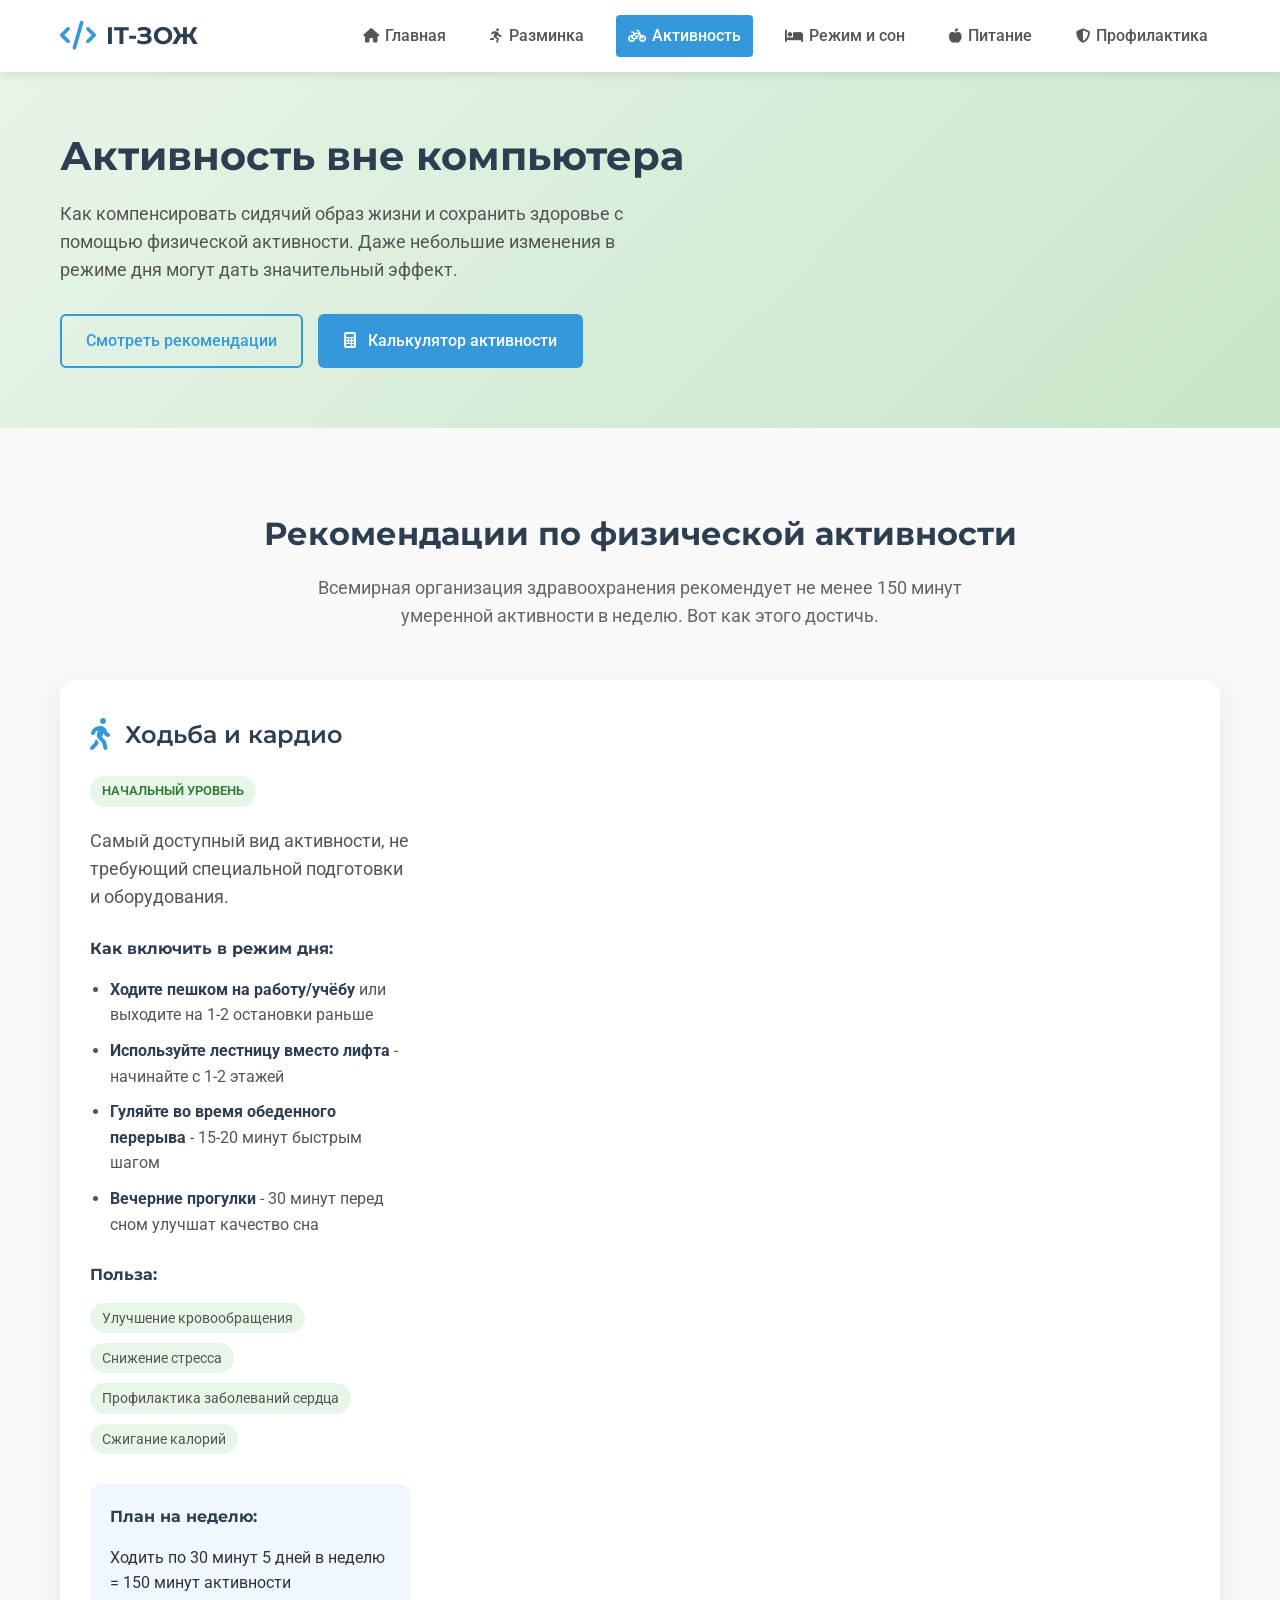
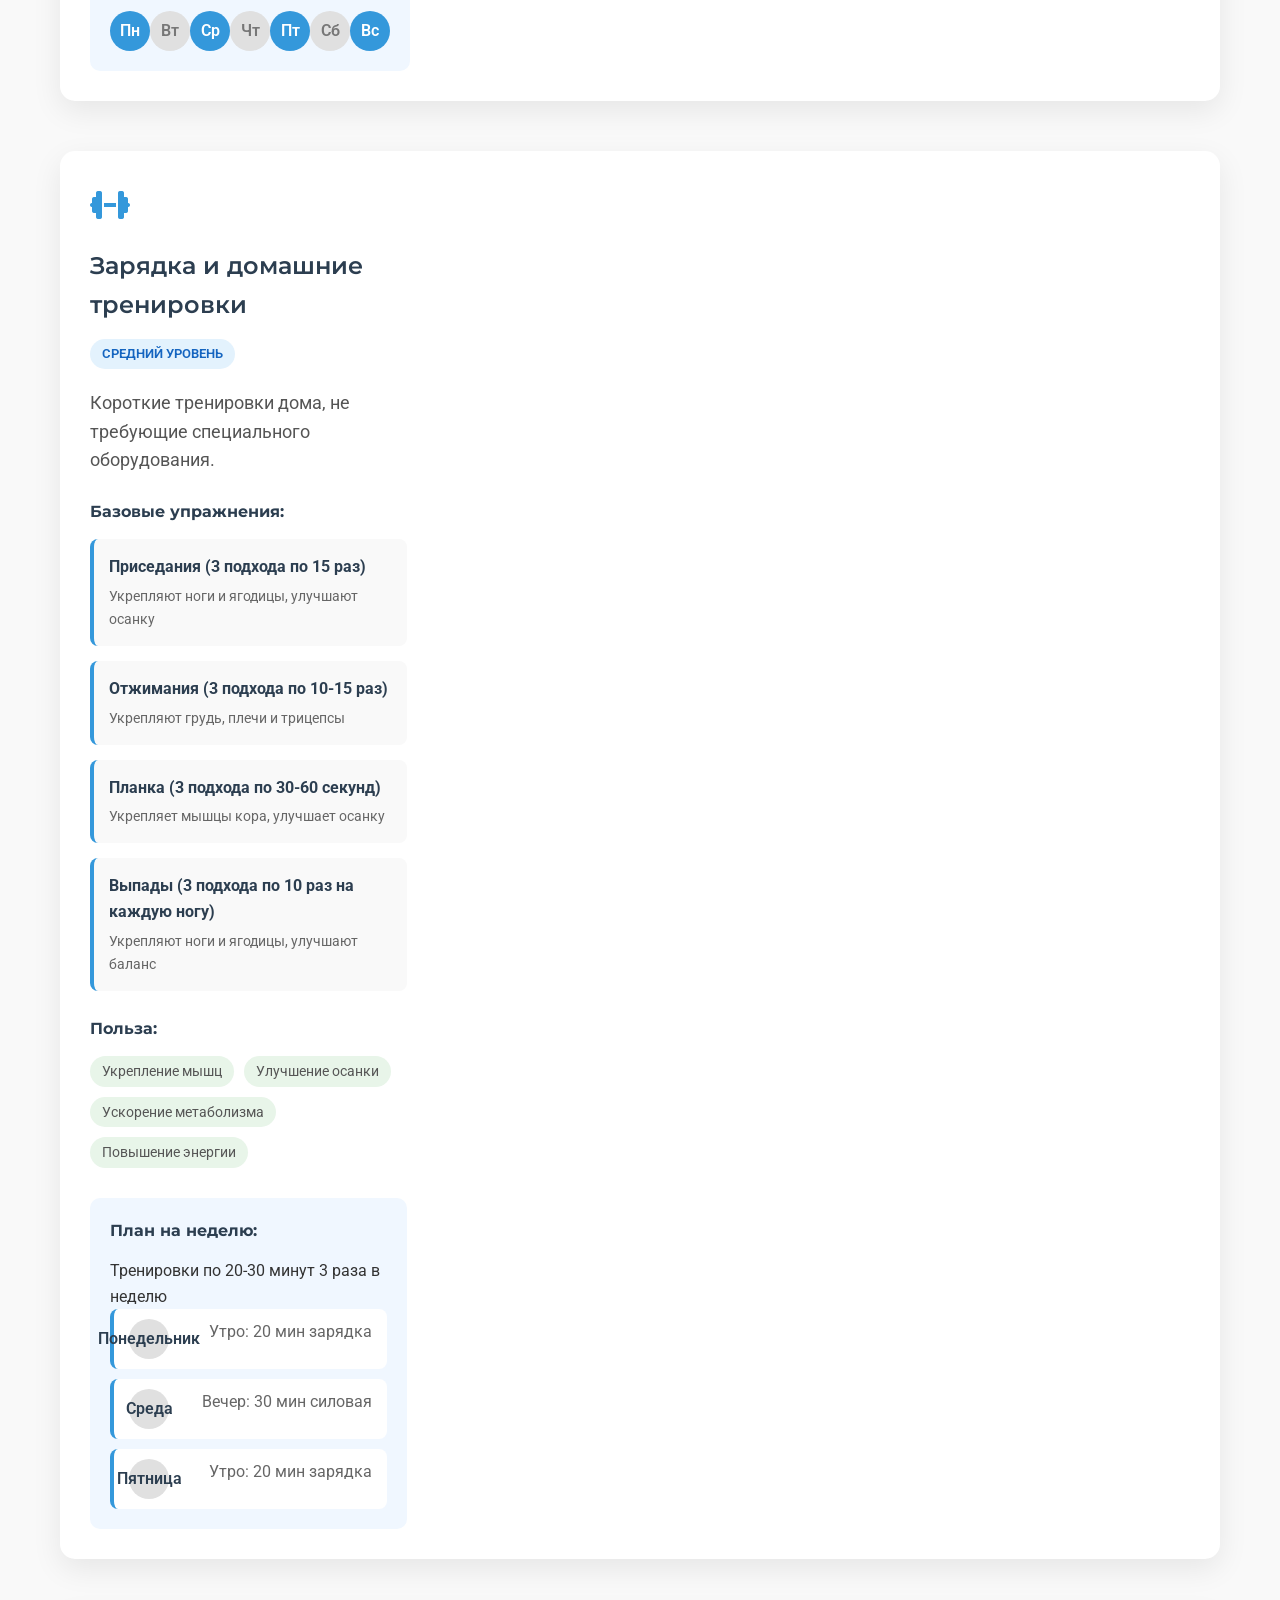
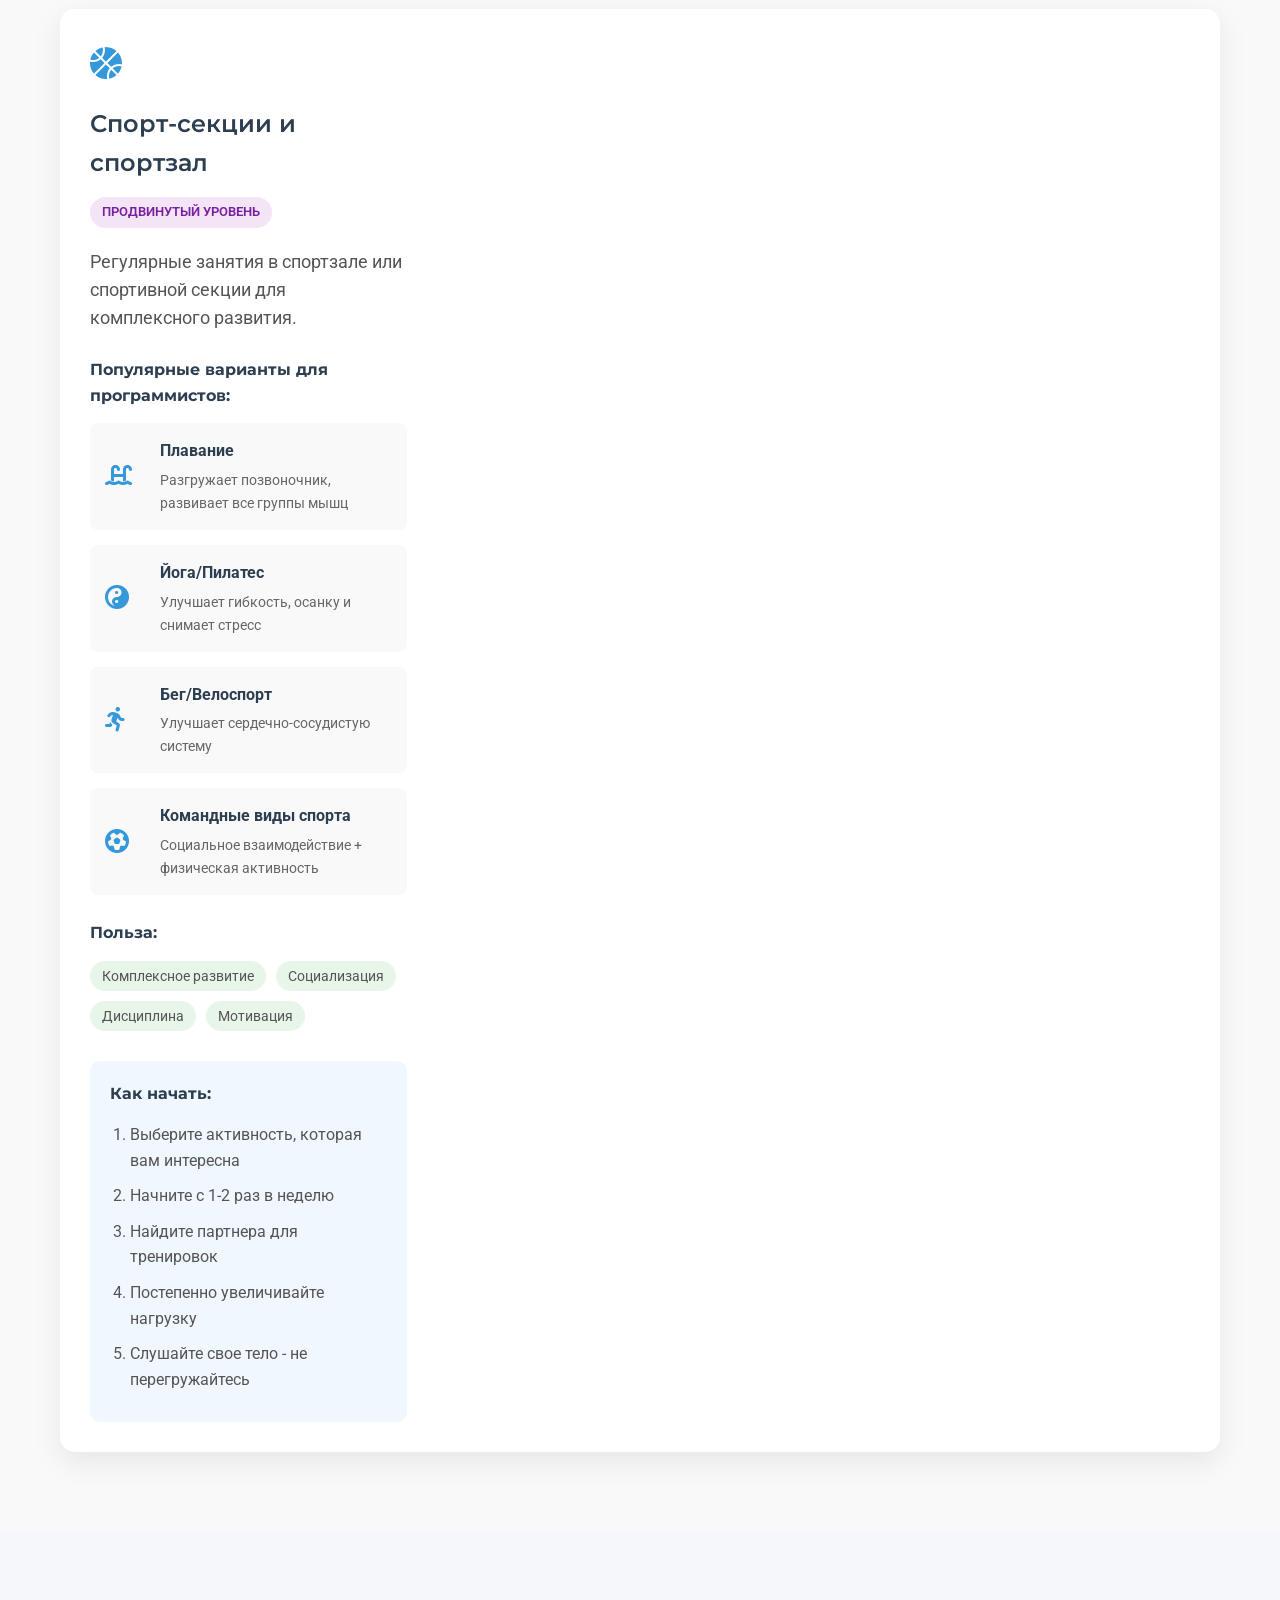
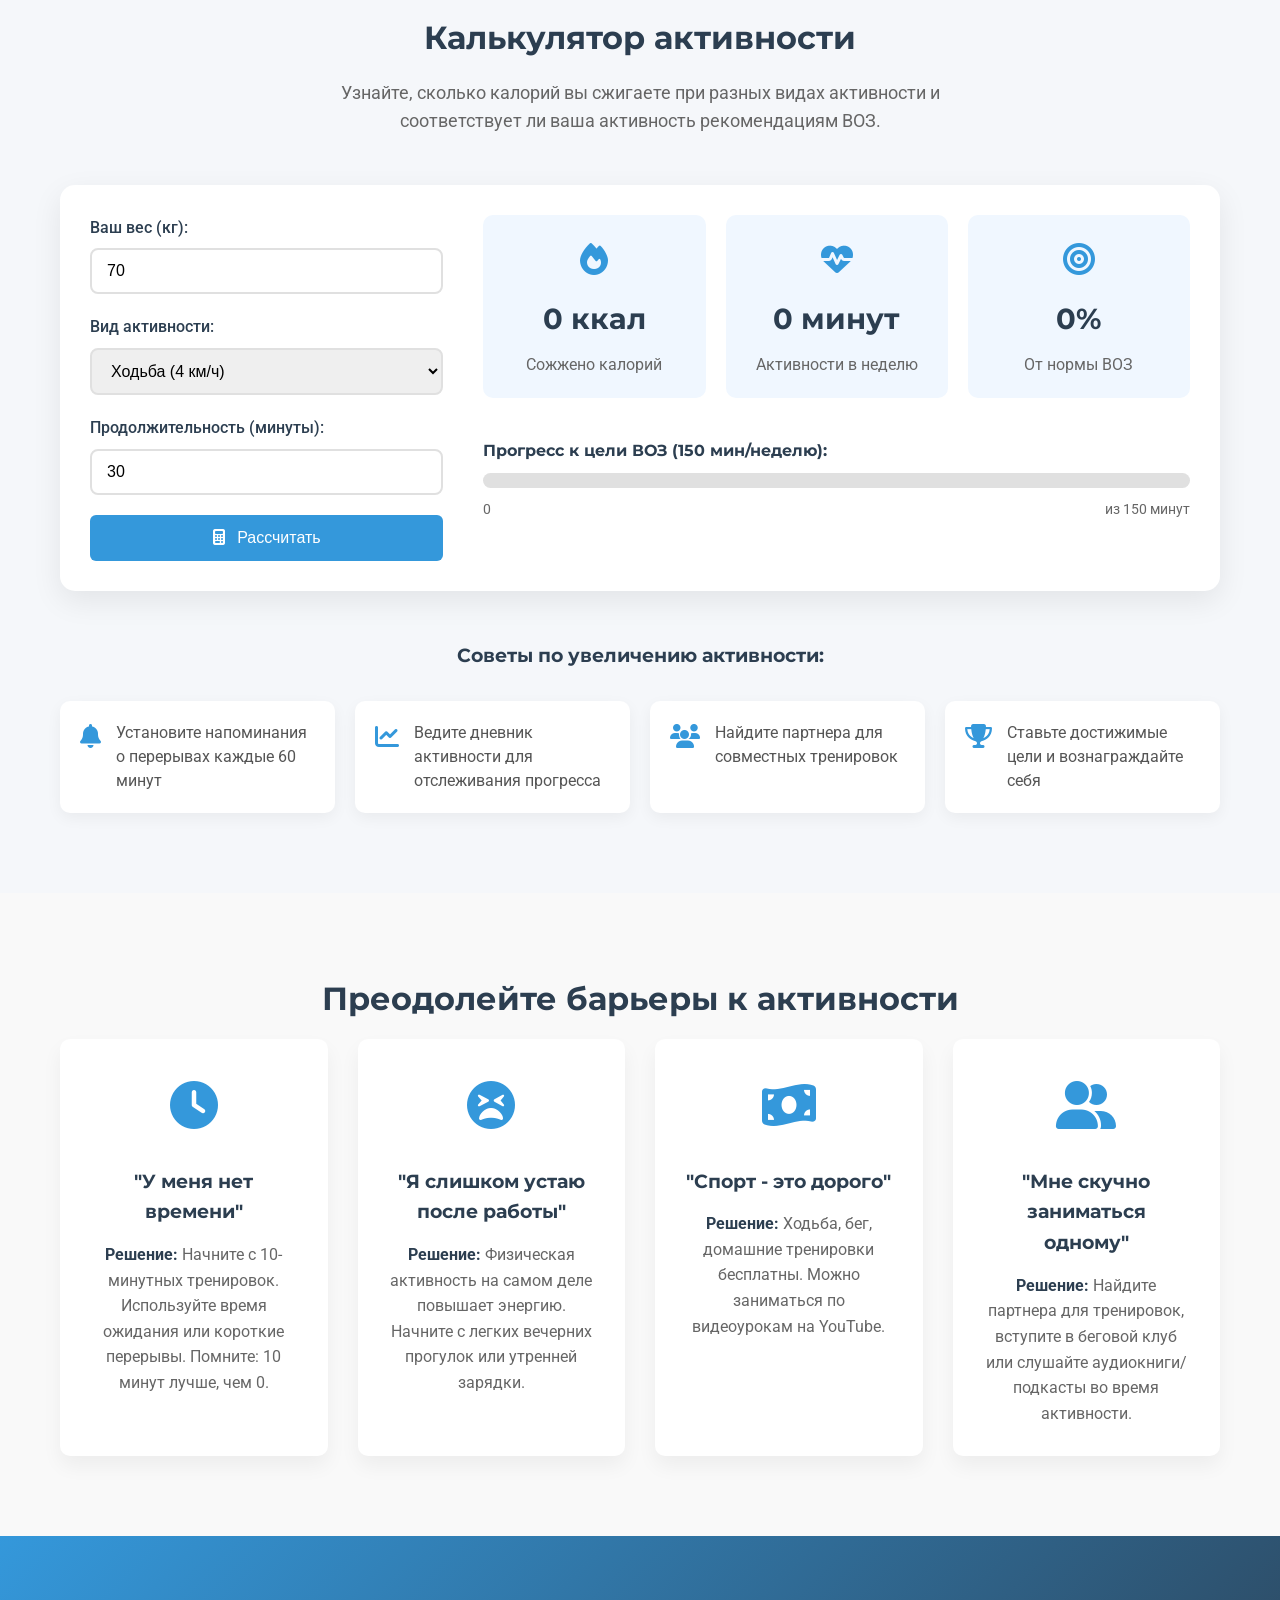
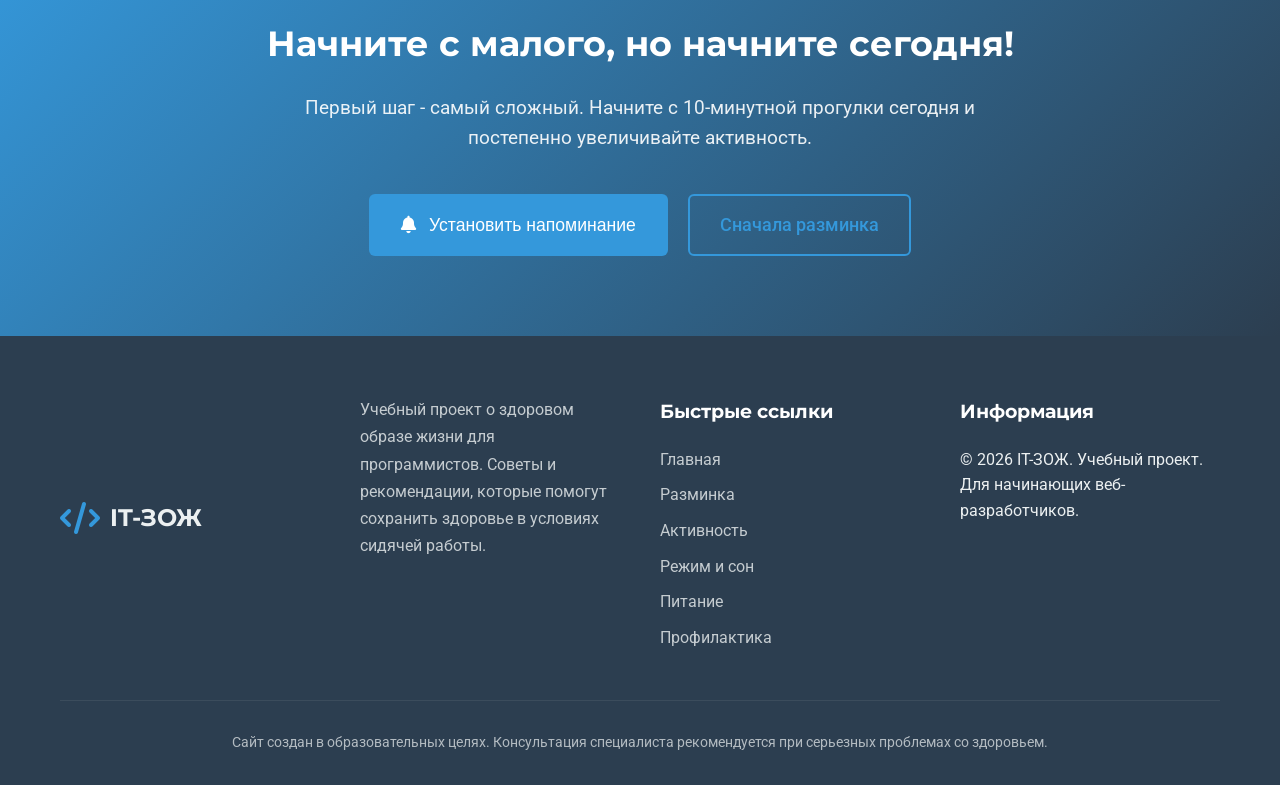
==== activity.html @ 08b5164e "final_version" ====
<!DOCTYPE html>
<html lang="ru">
<head>
    <meta charset="UTF-8">
    <meta name="viewport" content="width=device-width, initial-scale=1.0">
    <title>IT-ЗОЖ | Активность вне компьютера</title>
    <link rel="stylesheet" href="css/style.css">
    <link rel="stylesheet" href="https://cdnjs.cloudflare.com/ajax/libs/font-awesome/6.4.0/css/all.min.css">
    <link href="https://fonts.googleapis.com/css2?family=Roboto:wght@300;400;500;700&family=Montserrat:wght@600;700&display=swap" rel="stylesheet">
</head>
<body>
    <!-- Шапка сайта -->
    <header class="header">
        <div class="container">
            <div class="logo">
                <a href="index.html">
                    <i class="fas fa-code"></i>
                    <span class="logo-text">IT-ЗОЖ</span>
                </a>
            </div>
            
            <!-- Навигационное меню -->
            <nav class="nav">
                <ul class="nav-list">
                    <li class="nav-item"><a href="index.html" class="nav-link"><i class="fas fa-home"></i> Главная</a></li>
                    <li class="nav-item"><a href="warm-up.html" class="nav-link"><i class="fas fa-running"></i> Разминка</a></li>
                    <li class="nav-item"><a href="activity.html" class="nav-link active"><i class="fas fa-bicycle"></i> Активность</a></li>
                    <li class="nav-item"><a href="schedule.html" class="nav-link"><i class="fas fa-bed"></i> Режим и сон</a></li>
                    <li class="nav-item"><a href="nutrition.html" class="nav-link"><i class="fas fa-apple-alt"></i> Питание</a></li>
                    <li class="nav-item"><a href="prevention.html" class="nav-link"><i class="fas fa-shield-alt"></i> Профилактика</a></li>
                </ul>
                
                <!-- Кнопка меню для мобильных устройств -->
                <button class="menu-toggle" id="menuToggle">
                    <i class="fas fa-bars"></i>
                </button>
            </nav>
        </div>
    </header>

    <!-- Основной контент -->
    <main>
        <!-- Герой-секция для страницы активности -->
        <section class="hero hero-small hero-activity">
            <div class="container">
                <div class="hero-content">
                    <h1 class="hero-title">Активность вне компьютера</h1>
                    <p class="hero-subtitle">Как компенсировать сидячий образ жизни и сохранить здоровье с помощью физической активности. Даже небольшие изменения в режиме дня могут дать значительный эффект.</p>
                    <div class="hero-buttons">
                        <a href="#recommendations" class="btn btn-outline">Смотреть рекомендации</a>
                        <a href="#calculator" class="btn btn-primary">
                            <i class="fas fa-calculator"></i> Калькулятор активности
                        </a>
                    </div>
                </div>
            </div>
        </section>

        <!-- Секция с рекомендациями -->
        <section class="section" id="recommendations">
            <div class="container">
                <h2 class="section-title">Рекомендации по физической активности</h2>
                <p class="section-subtitle">Всемирная организация здравоохранения рекомендует не менее 150 минут умеренной активности в неделю. Вот как этого достичь.</p>
                
                <div class="activity-grid">
                    <!-- Ходьба -->
                    <div class="activity-card">
                        
                        <div class="activity-content">
                            <div class="activity-header">
                                <div class="activity-icon">
                                    <i class="fas fa-walking"></i>
                                </div>
                                <h3 class="activity-title">Ходьба и кардио</h3>
                                <span class="activity-level beginner">Начальный уровень</span>
                            </div>
                            <p class="activity-description">Самый доступный вид активности, не требующий специальной подготовки и оборудования.</p>
                            
                            <div class="activity-tips">
                                <h4>Как включить в режим дня:</h4>
                                <ul>
                                    <li><strong>Ходите пешком на работу/учёбу</strong> или выходите на 1-2 остановки раньше</li>
                                    <li><strong>Используйте лестницу вместо лифта</strong> - начинайте с 1-2 этажей</li>
                                    <li><strong>Гуляйте во время обеденного перерыва</strong> - 15-20 минут быстрым шагом</li>
                                    <li><strong>Вечерние прогулки</strong> - 30 минут перед сном улучшат качество сна</li>
                                </ul>
                            </div>
                            
                            <div class="activity-benefits">
                                <h4>Польза:</h4>
                                <div class="benefits-list">
                                    <span class="benefit-tag">Улучшение кровообращения</span>
                                    <span class="benefit-tag">Снижение стресса</span>
                                    <span class="benefit-tag">Профилактика заболеваний сердца</span>
                                    <span class="benefit-tag">Сжигание калорий</span>
                                </div>
                            </div>
                            
                            <div class="activity-plan">
                                <h4>План на неделю:</h4>
                                <p>Ходить по 30 минут 5 дней в неделю = 150 минут активности</p>
                                <div class="progress-week">
                                    <div class="day active">Пн</div>
                                    <div class="day">Вт</div>
                                    <div class="day active">Ср</div>
                                    <div class="day">Чт</div>
                                    <div class="day active">Пт</div>
                                    <div class="day">Сб</div>
                                    <div class="day active">Вс</div>
                                </div>
                            </div>
                        </div>
                    </div>
                    
                    <!-- Зарядка и тренировки -->
                    <div class="activity-card">
                        
                        <div class="activity-content">
                            <div class="activity-header">
                                <div class="activity-icon">
                                    <i class="fas fa-dumbbell"></i>
                                </div>
                                <h3 class="activity-title">Зарядка и домашние тренировки</h3>
                                <span class="activity-level intermediate">Средний уровень</span>
                            </div>
                            <p class="activity-description">Короткие тренировки дома, не требующие специального оборудования.</p>
                            
                            <div class="activity-tips">
                                <h4>Базовые упражнения:</h4>
                                <div class="exercises-list">
                                    <div class="mini-exercise">
                                        <h5>Приседания (3 подхода по 15 раз)</h5>
                                        <p>Укрепляют ноги и ягодицы, улучшают осанку</p>
                                    </div>
                                    <div class="mini-exercise">
                                        <h5>Отжимания (3 подхода по 10-15 раз)</h5>
                                        <p>Укрепляют грудь, плечи и трицепсы</p>
                                    </div>
                                    <div class="mini-exercise">
                                        <h5>Планка (3 подхода по 30-60 секунд)</h5>
                                        <p>Укрепляет мышцы кора, улучшает осанку</p>
                                    </div>
                                    <div class="mini-exercise">
                                        <h5>Выпады (3 подхода по 10 раз на каждую ногу)</h5>
                                        <p>Укрепляют ноги и ягодицы, улучшают баланс</p>
                                    </div>
                                </div>
                            </div>
                            
                            <div class="activity-benefits">
                                <h4>Польза:</h4>
                                <div class="benefits-list">
                                    <span class="benefit-tag">Укрепление мышц</span>
                                    <span class="benefit-tag">Улучшение осанки</span>
                                    <span class="benefit-tag">Ускорение метаболизма</span>
                                    <span class="benefit-tag">Повышение энергии</span>
                                </div>
                            </div>
                            
                            <div class="activity-plan">
                                <h4>План на неделю:</h4>
                                <p>Тренировки по 20-30 минут 3 раза в неделю</p>
                                <div class="schedule">
                                    <div class="schedule-item">
                                        <span class="day">Понедельник</span>
                                        <span class="time">Утро: 20 мин зарядка</span>
                                    </div>
                                    <div class="schedule-item">
                                        <span class="day">Среда</span>
                                        <span class="time">Вечер: 30 мин силовая</span>
                                    </div>
                                    <div class="schedule-item">
                                        <span class="day">Пятница</span>
                                        <span class="time">Утро: 20 мин зарядка</span>
                                    </div>
                                </div>
                            </div>
                        </div>
                    </div>
                    
                    <!-- Спорт-секции -->
                    <div class="activity-card">
                        
                        <div class="activity-content">
                            <div class="activity-header">
                                <div class="activity-icon">
                                    <i class="fas fa-basketball-ball"></i>
                                </div>
                                <h3 class="activity-title">Спорт-секции и спортзал</h3>
                                <span class="activity-level advanced">Продвинутый уровень</span>
                            </div>
                            <p class="activity-description">Регулярные занятия в спортзале или спортивной секции для комплексного развития.</p>
                            
                            <div class="activity-tips">
                                <h4>Популярные варианты для программистов:</h4>
                                <div class="sports-options">
                                    <div class="sport-option">
                                        <div class="sport-icon">
                                            <i class="fas fa-swimming-pool"></i>
                                        </div>
                                        <div class="sport-info">
                                            <h5>Плавание</h5>
                                            <p>Разгружает позвоночник, развивает все группы мышц</p>
                                        </div>
                                    </div>
                                    <div class="sport-option">
                                        <div class="sport-icon">
                                            <i class="fas fa-yin-yang"></i>
                                        </div>
                                        <div class="sport-info">
                                            <h5>Йога/Пилатес</h5>
                                            <p>Улучшает гибкость, осанку и снимает стресс</p>
                                        </div>
                                    </div>
                                    <div class="sport-option">
                                        <div class="sport-icon">
                                            <i class="fas fa-running"></i>
                                        </div>
                                        <div class="sport-info">
                                            <h5>Бег/Велоспорт</h5>
                                            <p>Улучшает сердечно-сосудистую систему</p>
                                        </div>
                                    </div>
                                    <div class="sport-option">
                                        <div class="sport-icon">
                                            <i class="fas fa-futbol"></i>
                                        </div>
                                        <div class="sport-info">
                                            <h5>Командные виды спорта</h5>
                                            <p>Социальное взаимодействие + физическая активность</p>
                                        </div>
                                    </div>
                                </div>
                            </div>
                            
                            <div class="activity-benefits">
                                <h4>Польза:</h4>
                                <div class="benefits-list">
                                    <span class="benefit-tag">Комплексное развитие</span>
                                    <span class="benefit-tag">Социализация</span>
                                    <span class="benefit-tag">Дисциплина</span>
                                    <span class="benefit-tag">Мотивация</span>
                                </div>
                            </div>
                            
                            <div class="activity-plan">
                                <h4>Как начать:</h4>
                                <ol class="start-list">
                                    <li>Выберите активность, которая вам интересна</li>
                                    <li>Начните с 1-2 раз в неделю</li>
                                    <li>Найдите партнера для тренировок</li>
                                    <li>Постепенно увеличивайте нагрузку</li>
                                    <li>Слушайте свое тело - не перегружайтесь</li>
                                </ol>
                            </div>
                        </div>
                    </div>
                </div>
            </div>
        </section>

        <!-- Секция с калькулятором активности -->
        <section class="section section-gray" id="calculator">
            <div class="container">
                <h2 class="section-title">Калькулятор активности</h2>
                <p class="section-subtitle">Узнайте, сколько калорий вы сжигаете при разных видах активности и соответствует ли ваша активность рекомендациям ВОЗ.</p>
                
                <div class="calculator-container">
                    <div class="calculator-form">
                        <div class="form-group">
                            <label for="weight">Ваш вес (кг):</label>
                            <input type="number" id="weight" min="30" max="200" value="70" class="form-input">
                        </div>
                        
                        <div class="form-group">
                            <label for="activity">Вид активности:</label>
                            <select id="activity" class="form-select">
                                <option value="4">Ходьба (4 км/ч)</option>
                                <option value="5">Быстрая ходьба (6 км/ч)</option>
                                <option value="7">Бег (8 км/ч)</option>
                                <option value="10">Бег (12 км/ч)</option>
                                <option value="3.5">Велосипед (10 км/ч)</option>
                                <option value="7">Велосипед (20 км/ч)</option>
                                <option value="5">Плавание (медленно)</option>
                                <option value="8">Плавание (быстро)</option>
                                <option value="4">Йога</option>
                                <option value="6">Силовая тренировка</option>
                            </select>
                        </div>
                        
                        <div class="form-group">
                            <label for="duration">Продолжительность (минуты):</label>
                            <input type="number" id="duration" min="5" max="300" value="30" class="form-input">
                        </div>
                        
                        <button id="calculateBtn" class="btn btn-primary">
                            <i class="fas fa-calculator"></i> Рассчитать
                        </button>
                    </div>
                    
                    <div class="calculator-results">
                        <div class="result-card">
                            <div class="result-icon">
                                <i class="fas fa-fire"></i>
                            </div>
                            <h3 id="caloriesResult">0 ккал</h3>
                            <p>Сожжено калорий</p>
                        </div>
                        
                        <div class="result-card">
                            <div class="result-icon">
                                <i class="fas fa-heartbeat"></i>
                            </div>
                            <h3 id="activityMinutes">0 минут</h3>
                            <p>Активности в неделю</p>
                        </div>
                        
                        <div class="result-card">
                            <div class="result-icon">
                                <i class="fas fa-bullseye"></i>
                            </div>
                            <h3 id="whoGoal">0%</h3>
                            <p>От нормы ВОЗ</p>
                        </div>
                        
                        <div class="progress-goal">
                            <h4>Прогресс к цели ВОЗ (150 мин/неделю):</h4>
                            <div class="progress-bar-large">
                                <div class="progress-fill" id="progressFill"></div>
                            </div>
                            <div class="progress-text">
                                <span id="currentMinutes">0</span> из 150 минут
                            </div>
                        </div>
                    </div>
                </div>
                
                <div class="calculator-tips">
                    <h3>Советы по увеличению активности:</h3>
                    <div class="tips-list">
                        <div class="tip">
                            <i class="fas fa-bell"></i>
                            <p>Установите напоминания о перерывах каждые 60 минут</p>
                        </div>
                        <div class="tip">
                            <i class="fas fa-chart-line"></i>
                            <p>Ведите дневник активности для отслеживания прогресса</p>
                        </div>
                        <div class="tip">
                            <i class="fas fa-users"></i>
                            <p>Найдите партнера для совместных тренировок</p>
                        </div>
                        <div class="tip">
                            <i class="fas fa-trophy"></i>
                            <p>Ставьте достижимые цели и вознаграждайте себя</p>
                        </div>
                    </div>
                </div>
            </div>
        </section>

        <!-- Секция с мотивацией -->
        <section class="section motivation-section">
            <div class="container">
                <h2 class="section-title">Преодолейте барьеры к активности</h2>
                
                <div class="motivation-grid">
                    <div class="motivation-card">
                        <div class="motivation-icon">
                            <i class="fas fa-clock"></i>
                        </div>
                        <h3>"У меня нет времени"</h3>
                        <p><strong>Решение:</strong> Начните с 10-минутных тренировок. Используйте время ожидания или короткие перерывы. Помните: 10 минут лучше, чем 0.</p>
                    </div>
                    
                    <div class="motivation-card">
                        <div class="motivation-icon">
                            <i class="fas fa-tired"></i>
                        </div>
                        <h3>"Я слишком устаю после работы"</h3>
                        <p><strong>Решение:</strong> Физическая активность на самом деле повышает энергию. Начните с легких вечерних прогулок или утренней зарядки.</p>
                    </div>
                    
                    <div class="motivation-card">
                        <div class="motivation-icon">
                            <i class="fas fa-money-bill-wave"></i>
                        </div>
                        <h3>"Спорт - это дорого"</h3>
                        <p><strong>Решение:</strong> Ходьба, бег, домашние тренировки бесплатны. Можно заниматься по видеоурокам на YouTube.</p>
                    </div>
                    
                    <div class="motivation-card">
                        <div class="motivation-icon">
                            <i class="fas fa-user-friends"></i>
                        </div>
                        <h3>"Мне скучно заниматься одному"</h3>
                        <p><strong>Решение:</strong> Найдите партнера для тренировок, вступите в беговой клуб или слушайте аудиокниги/подкасты во время активности.</p>
                    </div>
                </div>
            </div>
        </section>

        <!-- Секция с призывом к действию -->
        <section class="section cta-section">
            <div class="container">
                <h2 class="cta-title">Начните с малого, но начните сегодня!</h2>
                <p class="cta-text">Первый шаг - самый сложный. Начните с 10-минутной прогулки сегодня и постепенно увеличивайте активность.</p>
                <div class="cta-buttons">
                    <button id="setReminder" class="btn btn-primary btn-large">
                        <i class="fas fa-bell"></i> Установить напоминание
                    </button>
                    <a href="warm-up.html" class="btn btn-outline btn-large">
                        Сначала разминка
                    </a>
                </div>
            </div>
        </section>
    </main>

    <!-- Подвал сайта -->
    <footer class="footer">
        <div class="container">
            <div class="footer-content">
                <div class="footer-logo">
                    <i class="fas fa-code"></i>
                    <span class="logo-text">IT-ЗОЖ</span>
                </div>
                <p class="footer-description">Учебный проект о здоровом образе жизни для программистов. Советы и рекомендации, которые помогут сохранить здоровье в условиях сидячей работы.</p>
                
                <div class="footer-links">
                    <h4 class="footer-title">Быстрые ссылки</h4>
                    <ul class="footer-list">
                        <li><a href="index.html">Главная</a></li>
                        <li><a href="warm-up.html">Разминка</a></li>
                        <li><a href="activity.html">Активность</a></li>
                        <li><a href="schedule.html">Режим и сон</a></li>
                        <li><a href="nutrition.html">Питание</a></li>
                        <li><a href="prevention.html">Профилактика</a></li>
                    </ul>
                </div>
                
                <div class="footer-info">
                    <h4 class="footer-title">Информация</h4>
                    <p>© <span id="currentYear"></span> IT-ЗОЖ. Учебный проект.</p>
                    <p>Для начинающих веб-разработчиков.</p>
                    
                </div>
            </div>
            
            <div class="footer-bottom">
                <p>Сайт создан в образовательных целях. Консультация специалиста рекомендуется при серьезных проблемах со здоровьем.</p>
            </div>
        </div>
    </footer>

    <!-- Скрипты -->
    <script>
        // Текущий год в футере
        document.getElementById('currentYear').textContent = new Date().getFullYear();
        
        // Мобильное меню
        document.getElementById('menuToggle').addEventListener('click', function() {
            document.querySelector('.nav-list').classList.toggle('show');
        });
        
        // Калькулятор активности
        const calculateBtn = document.getElementById('calculateBtn');
        const caloriesResult = document.getElementById('caloriesResult');
        const activityMinutes = document.getElementById('activityMinutes');
        const whoGoal = document.getElementById('whoGoal');
        const progressFill = document.getElementById('progressFill');
        const currentMinutes = document.getElementById('currentMinutes');
        
        // Данные для расчета (MET значения для разных активностей)
        const metValues = {
            3.5: { name: "Велосипед (10 км/ч)", met: 3.5 },
            4: { name: "Ходьба (4 км/ч)", met: 4 },
            5: { name: "Быстрая ходьба (6 км/ч)", met: 5 },
            7: { name: "Бег (8 км/ч)", met: 7 },
            10: { name: "Бег (12 км/ч)", met: 10 },
            3.5: { name: "Велосипед (10 км/ч)", met: 3.5 },
            7: { name: "Велосипед (20 км/ч)", met: 7 },
            5: { name: "Плавание (медленно)", met: 5 },
            8: { name: "Плавание (быстро)", met: 8 },
            4: { name: "Йога", met: 4 },
            6: { name: "Силовая тренировка", met: 6 }
        };
        
        // Хранение активности за неделю (в локальном хранилище)
        let weeklyActivity = JSON.parse(localStorage.getItem('weeklyActivity')) || {
            monday: 0,
            tuesday: 0,
            wednesday: 0,
            thursday: 0,
            friday: 0,
            saturday: 0,
            sunday: 0
        };
        
        // Функция расчета калорий
        function calculateCalories() {
            const weight = parseFloat(document.getElementById('weight').value);
            const activityValue = parseFloat(document.getElementById('activity').value);
            const duration = parseFloat(document.getElementById('duration').value);
            
            if (!weight || !activityValue || !duration) {
                alert('Пожалуйста, заполните все поля');
                return;
            }
            
            // Формула: калории = MET × вес (кг) × время (часы)
            const hours = duration / 60;
            const caloriesBurned = activityValue * weight * hours;
            
            // Обновление результатов
            caloriesResult.textContent = `${Math.round(caloriesBurned)} ккал`;
            
            // Обновление минут активности за неделю
            const totalWeeklyMinutes = Object.values(weeklyActivity).reduce((a, b) => a + b, 0);
            activityMinutes.textContent = `${totalWeeklyMinutes} минут`;
            currentMinutes.textContent = totalWeeklyMinutes;
            
            // Расчет процента от нормы ВОЗ
            const whoPercentage = Math.min(100, Math.round((totalWeeklyMinutes / 150) * 100));
            whoGoal.textContent = `${whoPercentage}%`;
            
            // Обновление прогресс-бара
            progressFill.style.width = `${whoPercentage}%`;
            
            // Добавление сегодняшней активности
            const today = new Date().getDay(); // 0 - воскресенье, 1 - понедельник...
            const days = ['sunday', 'monday', 'tuesday', 'wednesday', 'thursday', 'friday', 'saturday'];
            const todayKey = days[today];
            
            weeklyActivity[todayKey] += duration;
            localStorage.setItem('weeklyActivity', JSON.stringify(weeklyActivity));
            
            // Показать уведомление
            showNotification(`Добавлено ${duration} минут активности! Всего за неделю: ${totalWeeklyMinutes + duration} минут.`);
        }
        
        // Функция показа уведомления
        function showNotification(message) {
            // Создаем элемент уведомления
            const notification = document.createElement('div');
            notification.className = 'notification';
            notification.innerHTML = `
                <i class="fas fa-check-circle"></i>
                <span>${message}</span>
            `;
            
            // Стили для уведомления
            notification.style.cssText = `
                position: fixed;
                top: 20px;
                right: 20px;
                background: #2ecc71;
                color: white;
                padding: 15px 20px;
                border-radius: 8px;
                box-shadow: 0 5px 15px rgba(0,0,0,0.2);
                display: flex;
                align-items: center;
                gap: 10px;
                z-index: 10000;
                animation: slideIn 0.3s ease;
            `;
            
            // Добавляем стили для анимации
            const style = document.createElement('style');
            style.textContent = `
                @keyframes slideIn {
                    from { transform: translateX(100%); opacity: 0; }
                    to { transform: translateX(0); opacity: 1; }
                }
                @keyframes slideOut {
                    from { transform: translateX(0); opacity: 1; }
                    to { transform: translateX(100%); opacity: 0; }
                }
            `;
            document.head.appendChild(style);
            
            document.body.appendChild(notification);
            
            // Удаляем уведомление через 5 секунд
            setTimeout(() => {
                notification.style.animation = 'slideOut 0.3s ease';
                setTimeout(() => {
                    document.body.removeChild(notification);
                }, 300);
            }, 5000);
        }
        
        // Функция установки напоминания
        function setReminder() {
            if ('Notification' in window && Notification.permission === 'granted') {
                new Notification('IT-ЗОЖ напоминает', {
                    body: 'Пора сделать перерыв и немного подвигаться! 5-10 минут активности улучшат вашу продуктивность.',
                    icon: 'https://cdn-icons-png.flaticon.com/512/3067/3067256.png'
                });
            } else if ('Notification' in window && Notification.permission !== 'denied') {
                Notification.requestPermission().then(permission => {
                    if (permission === 'granted') {
                        setReminder();
                    }
                });
            } else {
                alert('Разрешите уведомления в настройках браузера для напоминаний об активности');
            }
        }
        
        // Инициализация калькулятора при загрузке
        function initCalculator() {
            const totalWeeklyMinutes = Object.values(weeklyActivity).reduce((a, b) => a + b, 0);
            activityMinutes.textContent = `${totalWeeklyMinutes} минут`;
            currentMinutes.textContent = totalWeeklyMinutes;
            
            const whoPercentage = Math.min(100, Math.round((totalWeeklyMinutes / 150) * 100));
            whoGoal.textContent = `${whoPercentage}%`;
            progressFill.style.width = `${whoPercentage}%`;
        }
        
        // Назначение обработчиков событий
        calculateBtn.addEventListener('click', calculateCalories);
        document.getElementById('setReminder').addEventListener('click', setReminder);
        
        // Плавная прокрутка к якорям
        document.querySelectorAll('a[href^="#"]').forEach(anchor => {
            anchor.addEventListener('click', function(e) {
                if (this.getAttribute('href') !== '#') {
                    e.preventDefault();
                    const targetId = this.getAttribute('href');
                    if (targetId === '#') return;
                    
                    const targetElement = document.querySelector(targetId);
                    if (targetElement) {
                        window.scrollTo({
                            top: targetElement.offsetTop - 80,
                            behavior: 'smooth'
                        });
                    
                        // Закрыть мобильное меню после клика
                        document.querySelector('.nav-list').classList.remove('show');
                    }
                }
            });
        });
        
        // Инициализация при загрузке страницы
        document.addEventListener('DOMContentLoaded', initCalculator);
    </script>
</body>
</html>
---- css/style.css ----
/* Базовые стили и сброс */
* {
    margin: 0;
    padding: 0;
    box-sizing: border-box;
}

body {
    font-family: 'Roboto', sans-serif;
    line-height: 1.6;
    color: #333;
    background-color: #f9f9f9;
}

.container {
    width: 100%;
    max-width: 1200px;
    margin: 0 auto;
    padding: 0 20px;
}

/* Шапка сайта */
.header {
    background-color: #fff;
    box-shadow: 0 2px 10px rgba(0, 0, 0, 0.1);
    position: sticky;
    top: 0;
    z-index: 1000;
}

.header .container {
    display: flex;
    justify-content: space-between;
    align-items: center;
    padding: 15px 20px;
}

.logo a {
    display: flex;
    align-items: center;
    text-decoration: none;
    color: #2c3e50;
}

.logo i {
    font-size: 1.8rem;
    color: #3498db;
    margin-right: 10px;
}

.logo-text {
    font-family: 'Montserrat', sans-serif;
    font-weight: 700;
    font-size: 1.5rem;
}

/* Навигация */
.nav {
    display: flex;
    align-items: center;
}

.nav-list {
    display: flex;
    list-style: none;
}

.nav-item {
    margin-left: 20px;
}

.nav-link {
    text-decoration: none;
    color: #555;
    font-weight: 500;
    display: flex;
    align-items: center;
    padding: 8px 12px;
    border-radius: 4px;
    transition: all 0.3s ease;
}

.nav-link i {
    margin-right: 6px;
    font-size: 0.9rem;
}

.nav-link:hover {
    background-color: #f0f7ff;
    color: #3498db;
}

.nav-link.active {
    background-color: #3498db;
    color: white;
}

.menu-toggle {
    display: none;
    background: none;
    border: none;
    font-size: 1.5rem;
    color: #3498db;
    cursor: pointer;
}

/* Герой секция */
.hero {
    background: linear-gradient(135deg, #f5f7fa 0%, #c3cfe2 100%);
    padding: 80px 0;
}

.hero .container {
    display: flex;
    align-items: center;
    justify-content: space-between;
    flex-wrap: wrap;
}

.hero-content {
    flex: 1;
    min-width: 300px;
    padding-right: 40px;
}

.hero-title {
    font-family: 'Montserrat', sans-serif;
    font-size: 2.5rem;
    font-weight: 700;
    color: #2c3e50;
    margin-bottom: 20px;
    line-height: 1.2;
}

.hero-subtitle {
    font-size: 1.1rem;
    color: #555;
    margin-bottom: 30px;
    max-width: 600px;
}

.hero-buttons {
    display: flex;
    gap: 15px;
    flex-wrap: wrap;
}

.hero-image {
    flex: 1;
    min-width: 300px;
    text-align: center;
}

.hero-image img {
    max-width: 100%;
    border-radius: 10px;
    box-shadow: 0 10px 30px rgba(0, 0, 0, 0.1);
}

/* Кнопки */
.btn {
    display: inline-block;
    padding: 12px 24px;
    border-radius: 6px;
    text-decoration: none;
    font-weight: 500;
    transition: all 0.3s ease;
    border: 2px solid transparent;
    cursor: pointer;
    font-size: 1rem;
}

.btn-primary {
    background-color: #3498db;
    color: white;
}

.btn-primary:hover {
    background-color: #2980b9;
    transform: translateY(-2px);
    box-shadow: 0 5px 15px rgba(52, 152, 219, 0.3);
}

.btn-outline {
    background-color: transparent;
    color: #3498db;
    border-color: #3498db;
}

.btn-outline:hover {
    background-color: #3498db;
    color: white;
    transform: translateY(-2px);
}

.btn-large {
    padding: 15px 30px;
    font-size: 1.1rem;
}

.btn i {
    margin-right: 8px;
}

/* Секции */
.section {
    padding: 80px 0;
}

.section-gray {
    background-color: #f5f7fa;
}

.section-title {
    font-family: 'Montserrat', sans-serif;
    font-size: 2rem;
    text-align: center;
    color: #2c3e50;
    margin-bottom: 15px;
}

.section-subtitle {
    text-align: center;
    color: #666;
    max-width: 700px;
    margin: 0 auto 50px;
    font-size: 1.1rem;
}

/* Карточки */
.cards-grid {
    display: grid;
    grid-template-columns: repeat(auto-fit, minmax(250px, 1fr));
    gap: 30px;
}

.card {
    background-color: white;
    border-radius: 10px;
    padding: 30px;
    box-shadow: 0 5px 15px rgba(0, 0, 0, 0.05);
    transition: transform 0.3s ease, box-shadow 0.3s ease;
    text-align: center;
}

.card:hover {
    transform: translateY(-10px);
    box-shadow: 0 15px 30px rgba(0, 0, 0, 0.1);
}

.card-icon {
    font-size: 2.5rem;
    color: #3498db;
    margin-bottom: 20px;
}

.card-title {
    font-family: 'Montserrat', sans-serif;
    font-size: 1.3rem;
    margin-bottom: 15px;
    color: #2c3e50;
}

.card-text {
    color: #666;
    line-height: 1.6;
}

/* Особенности */
.features {
    display: grid;
    grid-template-columns: repeat(auto-fit, minmax(250px, 1fr));
    gap: 30px;
}

.feature {
    background-color: white;
    padding: 30px;
    border-radius: 10px;
    box-shadow: 0 5px 15px rgba(0, 0, 0, 0.05);
}

.feature-number {
    font-family: 'Montserrat', sans-serif;
    font-size: 2.5rem;
    font-weight: 700;
    color: #f0f7ff;
    -webkit-text-stroke: 1px #3498db;
    margin-bottom: 15px;
}

.feature-title {
    font-family: 'Montserrat', sans-serif;
    font-size: 1.2rem;
    margin-bottom: 15px;
    color: #2c3e50;
}

.feature-text {
    color: #666;
    line-height: 1.6;
}

/* Призыв к действию */
.cta-section {
    background: linear-gradient(135deg, #3498db 0%, #2c3e50 100%);
    color: white;
    text-align: center;
}

.cta-title {
    font-family: 'Montserrat', sans-serif;
    font-size: 2.2rem;
    margin-bottom: 20px;
}

.cta-text {
    font-size: 1.2rem;
    margin-bottom: 40px;
    max-width: 700px;
    margin-left: auto;
    margin-right: auto;
    opacity: 0.9;
}

.cta-buttons {
    display: flex;
    justify-content: center;
    gap: 20px;
    flex-wrap: wrap;
}

/* Подвал */
.footer {
    background-color: #2c3e50;
    color: #ecf0f1;
    padding: 60px 0 30px;
}

.footer-content {
    display: grid;
    grid-template-columns: repeat(auto-fit, minmax(250px, 1fr));
    gap: 40px;
    margin-bottom: 40px;
}

.footer-logo {
    display: flex;
    align-items: center;
    margin-bottom: 20px;
}

.footer-logo i {
    font-size: 2rem;
    color: #3498db;
    margin-right: 10px;
}

.footer-description {
    line-height: 1.7;
    opacity: 0.8;
}

.footer-title {
    font-family: 'Montserrat', sans-serif;
    font-size: 1.2rem;
    margin-bottom: 20px;
    color: white;
}

.footer-list {
    list-style: none;
}

.footer-list li {
    margin-bottom: 10px;
}

.footer-list a {
    color: #ecf0f1;
    text-decoration: none;
    opacity: 0.8;
    transition: opacity 0.3s ease;
}

.footer-list a:hover {
    opacity: 1;
    color: #3498db;
}

.social-links {
    display: flex;
    gap: 15px;
    margin-top: 20px;
}

.social-link {
    display: inline-flex;
    align-items: center;
    justify-content: center;
    width: 40px;
    height: 40px;
    background-color: rgba(255, 255, 255, 0.1);
    border-radius: 50%;
    color: white;
    font-size: 1.2rem;
    transition: all 0.3s ease;
}

.social-link:hover {
    background-color: #3498db;
    transform: translateY(-3px);
}

.footer-bottom {
    border-top: 1px solid rgba(255, 255, 255, 0.1);
    padding-top: 30px;
    text-align: center;
    opacity: 0.7;
    font-size: 0.9rem;
}

/* Адаптивность */
@media (max-width: 992px) {
    .hero-title {
        font-size: 2rem;
    }
    
    .section-title {
        font-size: 1.8rem;
    }
}

@media (max-width: 768px) {
    .menu-toggle {
        display: block;
    }
    
    .nav-list {
        position: fixed;
        top: 70px;
        left: 0;
        width: 100%;
        background-color: white;
        flex-direction: column;
        padding: 20px;
        box-shadow: 0 10px 20px rgba(0, 0, 0, 0.1);
        transform: translateY(-100%);
        opacity: 0;
        visibility: hidden;
        transition: all 0.3s ease;
        z-index: 999;
    }
    
    .nav-list.show {
        transform: translateY(0);
        opacity: 1;
        visibility: visible;
    }
    
    .nav-item {
        margin: 0 0 15px 0;
    }
    
    .hero .container {
        flex-direction: column;
    }
    
    .hero-content {
        padding-right: 0;
        margin-bottom: 40px;
        text-align: center;
    }
    
    .hero-buttons {
        justify-content: center;
    }
    
    .cta-title {
        font-size: 1.8rem;
    }
    
    .btn-large {
        padding: 12px 24px;
        font-size: 1rem;
    }
}

@media (max-width: 480px) {
    .hero-title {
        font-size: 1.8rem;
    }
    
    .section-title {
        font-size: 1.6rem;
    }
    
    .btn {
        width: 100%;
        text-align: center;
        margin-bottom: 10px;
    }
    
    .hero-buttons, .cta-buttons {
        flex-direction: column;
    }
}


/* Дополнительные стили для страницы разминки */

/* Герой-секция для внутренних страниц */
.hero-small {
    padding: 60px 0;
    background: linear-gradient(135deg, #e3f2fd 0%, #bbdefb 100%);
}

/* Таймер */
.timer-section {
    background-color: #f0f7ff;
    padding: 40px 0;
}

.timer-container {
    background-color: white;
    border-radius: 15px;
    padding: 30px;
    box-shadow: 0 10px 30px rgba(52, 152, 219, 0.1);
    text-align: center;
    max-width: 600px;
    margin: 0 auto;
}

.timer-container h3 {
    font-family: 'Montserrat', sans-serif;
    color: #2c3e50;
    margin-bottom: 20px;
    font-size: 1.5rem;
}

.timer-display {
    font-size: 4rem;
    font-family: 'Montserrat', sans-serif;
    font-weight: 700;
    color: #3498db;
    margin: 20px 0;
    text-shadow: 2px 2px 4px rgba(0, 0, 0, 0.1);
}

#currentExercise {
    font-size: 1.1rem;
    color: #555;
    margin-bottom: 25px;
    min-height: 30px;
}

.timer-controls {
    display: flex;
    justify-content: center;
    gap: 15px;
    flex-wrap: wrap;
    margin-bottom: 25px;
}

.progress-container {
    width: 100%;
    height: 10px;
    background-color: #e0e0e0;
    border-radius: 5px;
    margin-bottom: 20px;
    overflow: hidden;
}

.progress-bar {
    height: 100%;
    background: linear-gradient(90deg, #3498db, #2ecc71);
    width: 0%;
    transition: width 1s linear;
}

.timer-tip {
    color: #666;
    font-style: italic;
    margin-top: 15px;
}

/* Фильтр упражнений */
.exercise-filter {
    display: flex;
    justify-content: center;
    flex-wrap: wrap;
    gap: 10px;
    margin-bottom: 40px;
}

.filter-btn {
    padding: 8px 16px;
    background-color: #f0f7ff;
    border: 2px solid #d1e8ff;
    border-radius: 50px;
    color: #3498db;
    font-weight: 500;
    cursor: pointer;
    transition: all 0.3s ease;
}

.filter-btn:hover {
    background-color: #e1f0ff;
}

.filter-btn.active {
    background-color: #3498db;
    color: white;
    border-color: #3498db;
}

/* Карточки упражнений */
.exercises-grid {
    display: grid;
    grid-template-columns: repeat(auto-fill, minmax(350px, 1fr));
    gap: 30px;
}

.exercise-card {
    background-color: white;
    border-radius: 15px;
    overflow: hidden;
    box-shadow: 0 10px 20px rgba(0, 0, 0, 0.08);
    transition: transform 0.3s ease, box-shadow 0.3s ease;
}

.exercise-card:hover {
    transform: translateY(-10px);
    box-shadow: 0 15px 30px rgba(0, 0, 0, 0.12);
}

.exercise-header {
    background: linear-gradient(135deg, #3498db, #2c3e50);
    color: white;
    padding: 20px;
    display: flex;
    align-items: center;
    justify-content: space-between;
}

.exercise-icon {
    font-size: 1.5rem;
    margin-right: 15px;
}

.exercise-title {
    font-family: 'Montserrat', sans-serif;
    font-size: 1.3rem;
    flex-grow: 1;
}

.exercise-time {
    background-color: rgba(255, 255, 255, 0.2);
    padding: 5px 10px;
    border-radius: 20px;
    font-size: 0.9rem;
}

.exercise-image {
    height: 200px;
    overflow: hidden;
}

.exercise-image img {
    width: 100%;
    height: 100%;
    object-fit: cover;
}

.exercise-content {
    padding: 25px;
}

.exercise-content h4 {
    color: #2c3e50;
    margin: 15px 0 10px;
    font-family: 'Montserrat', sans-serif;
}

.exercise-content h4:first-child {
    margin-top: 0;
}

.exercise-steps {
    padding-left: 20px;
    margin-bottom: 20px;
}

.exercise-steps li {
    margin-bottom: 8px;
    color: #555;
}

.exercise-benefits {
    background-color: #f9f9f9;
    padding: 15px;
    border-radius: 8px;
    margin-bottom: 20px;
    border-left: 4px solid #2ecc71;
}

.exercise-benefits h4 {
    color: #27ae60;
    margin-top: 0;
}

.exercise-benefits p {
    color: #555;
    margin-bottom: 0;
}

.btn-small {
    padding: 8px 16px;
    font-size: 0.9rem;
}

/* Советы */
.tips-grid {
    display: grid;
    grid-template-columns: repeat(auto-fill, minmax(250px, 1fr));
    gap: 30px;
}

.tip-card {
    background-color: white;
    padding: 25px;
    border-radius: 10px;
    text-align: center;
    box-shadow: 0 5px 15px rgba(0, 0, 0, 0.05);
}

.tip-icon {
    font-size: 2.5rem;
    color: #3498db;
    margin-bottom: 20px;
}

.tip-card h3 {
    font-family: 'Montserrat', sans-serif;
    margin-bottom: 15px;
    color: #2c3e50;
}

.tip-card p {
    color: #666;
    line-height: 1.6;
}

/* Адаптивность для страницы разминки */
@media (max-width: 768px) {
    .exercises-grid {
        grid-template-columns: 1fr;
    }
    
    .timer-display {
        font-size: 3rem;
    }
    
    .timer-controls {
        flex-direction: column;
        align-items: center;
    }
    
    .timer-controls .btn {
        width: 100%;
        max-width: 200px;
    }
    
    .exercise-header {
        flex-direction: column;
        align-items: flex-start;
    }
    
    .exercise-time {
        margin-top: 10px;
        align-self: flex-end;
    }
}


/* Дополнительные стили для страницы активности */

/* Специальный герой для страницы активности */
.hero-activity {
    background: linear-gradient(135deg, #e8f5e9 0%, #c8e6c9 100%);
}

/* Карточки активности */
.activity-grid {
    display: flex;
    flex-direction: column;
    gap: 50px;
}

.activity-card {
    display: grid;
    grid-template-columns: 1fr 2fr;
    gap: 30px;
    background-color: white;
    border-radius: 15px;
    overflow: hidden;
    box-shadow: 0 10px 30px rgba(0, 0, 0, 0.08);
}

.activity-image {
    height: 100%;
    min-height: 300px;
}

.activity-image img {
    width: 100%;
    height: 100%;
    object-fit: cover;
}

.activity-content {
    padding: 30px;
}

.activity-header {
    display: flex;
    align-items: center;
    margin-bottom: 20px;
    flex-wrap: wrap;
    gap: 15px;
}

.activity-icon {
    font-size: 2rem;
    color: #3498db;
}

.activity-title {
    font-family: 'Montserrat', sans-serif;
    font-size: 1.5rem;
    color: #2c3e50;
    flex-grow: 1;
}

.activity-level {
    padding: 5px 12px;
    border-radius: 20px;
    font-size: 0.8rem;
    font-weight: 600;
    text-transform: uppercase;
}

.activity-level.beginner {
    background-color: #e8f5e9;
    color: #2e7d32;
}

.activity-level.intermediate {
    background-color: #e3f2fd;
    color: #1565c0;
}

.activity-level.advanced {
    background-color: #f3e5f5;
    color: #7b1fa2;
}

.activity-description {
    font-size: 1.1rem;
    color: #555;
    margin-bottom: 25px;
    line-height: 1.6;
}

.activity-tips {
    margin-bottom: 25px;
}

.activity-tips h4 {
    color: #2c3e50;
    margin-bottom: 15px;
    font-family: 'Montserrat', sans-serif;
}

.activity-tips ul {
    padding-left: 20px;
    margin-bottom: 15px;
}

.activity-tips li {
    margin-bottom: 10px;
    color: #555;
}

.activity-tips li strong {
    color: #2c3e50;
}

/* Список упражнений */
.exercises-list {
    display: grid;
    gap: 15px;
}

.mini-exercise {
    background-color: #f9f9f9;
    padding: 15px;
    border-radius: 8px;
    border-left: 4px solid #3498db;
}

.mini-exercise h5 {
    color: #2c3e50;
    margin-bottom: 5px;
    font-size: 1rem;
}

.mini-exercise p {
    color: #666;
    font-size: 0.9rem;
    margin: 0;
}

/* Варианты спорта */
.sports-options {
    display: grid;
    gap: 15px;
}

.sport-option {
    display: flex;
    align-items: center;
    gap: 15px;
    padding: 15px;
    background-color: #f9f9f9;
    border-radius: 8px;
}

.sport-icon {
    font-size: 1.5rem;
    color: #3498db;
    min-width: 40px;
}

.sport-info h5 {
    color: #2c3e50;
    margin-bottom: 5px;
    font-size: 1rem;
}

.sport-info p {
    color: #666;
    font-size: 0.9rem;
    margin: 0;
}

/* Польза активности */
.activity-benefits {
    margin-bottom: 25px;
}

.activity-benefits h4 {
    color: #2c3e50;
    margin-bottom: 15px;
    font-family: 'Montserrat', sans-serif;
}

.benefits-list {
    display: flex;
    flex-wrap: wrap;
    gap: 10px;
}

.benefit-tag {
    background-color: #e8f5e9;
    color: #2e7d32;
    padding: 5px 12px;
    border-radius: 20px;
    font-size: 0.85rem;
}

/* План активности */
.activity-plan {
    background-color: #f0f7ff;
    padding: 20px;
    border-radius: 10px;
}

.activity-plan h4 {
    color: #2c3e50;
    margin-bottom: 15px;
    font-family: 'Montserrat', sans-serif;
}

.progress-week {
    display: flex;
    justify-content: space-between;
    margin-top: 15px;
}

.day {
    width: 40px;
    height: 40px;
    border-radius: 50%;
    background-color: #e0e0e0;
    display: flex;
    align-items: center;
    justify-content: center;
    font-weight: 600;
    color: #777;
}

.day.active {
    background-color: #3498db;
    color: white;
}

/* Расписание */
.schedule {
    display: flex;
    flex-direction: column;
    gap: 10px;
}

.schedule-item {
    display: flex;
    justify-content: space-between;
    padding: 10px 15px;
    background-color: white;
    border-radius: 8px;
    border-left: 4px solid #3498db;
}

.schedule-item .day {
    font-weight: 600;
    color: #2c3e50;
}

.schedule-item .time {
    color: #666;
}

/* Список начала */
.start-list {
    padding-left: 20px;
}

.start-list li {
    margin-bottom: 10px;
    color: #555;
}

/* Калькулятор активности */
.calculator-container {
    display: grid;
    grid-template-columns: 1fr 2fr;
    gap: 40px;
    background-color: white;
    padding: 30px;
    border-radius: 15px;
    box-shadow: 0 10px 30px rgba(0, 0, 0, 0.08);
}

.calculator-form {
    display: flex;
    flex-direction: column;
    gap: 20px;
}

.form-group {
    display: flex;
    flex-direction: column;
    gap: 8px;
}

.form-group label {
    font-weight: 500;
    color: #2c3e50;
}

.form-input, .form-select {
    padding: 12px 15px;
    border: 2px solid #e0e0e0;
    border-radius: 8px;
    font-size: 1rem;
    transition: border-color 0.3s ease;
}

.form-input:focus, .form-select:focus {
    outline: none;
    border-color: #3498db;
}

.calculator-results {
    display: grid;
    grid-template-columns: repeat(3, 1fr);
    gap: 20px;
    align-content: start;
}

.result-card {
    background-color: #f0f7ff;
    border-radius: 10px;
    padding: 20px;
    text-align: center;
    transition: transform 0.3s ease;
}

.result-card:hover {
    transform: translateY(-5px);
}

.result-icon {
    font-size: 2rem;
    color: #3498db;
    margin-bottom: 10px;
}

.result-card h3 {
    font-family: 'Montserrat', sans-serif;
    font-size: 1.8rem;
    color: #2c3e50;
    margin: 10px 0;
}

.result-card p {
    color: #666;
    margin: 0;
}

.progress-goal {
    grid-column: 1 / -1;
    margin-top: 20px;
}

.progress-goal h4 {
    color: #2c3e50;
    margin-bottom: 10px;
    font-family: 'Montserrat', sans-serif;
}

.progress-bar-large {
    height: 15px;
    background-color: #e0e0e0;
    border-radius: 10px;
    overflow: hidden;
    margin-bottom: 10px;
}

.progress-fill {
    height: 100%;
    background: linear-gradient(90deg, #3498db, #2ecc71);
    width: 0%;
    transition: width 0.5s ease;
    border-radius: 10px;
}

.progress-text {
    display: flex;
    justify-content: space-between;
    color: #666;
    font-size: 0.9rem;
}

/* Советы калькулятора */
.calculator-tips {
    margin-top: 50px;
}

.calculator-tips h3 {
    text-align: center;
    color: #2c3e50;
    margin-bottom: 30px;
    font-family: 'Montserrat', sans-serif;
}

.tips-list {
    display: grid;
    grid-template-columns: repeat(auto-fit, minmax(250px, 1fr));
    gap: 20px;
}

.tip {
    display: flex;
    align-items: flex-start;
    gap: 15px;
    padding: 20px;
    background-color: white;
    border-radius: 10px;
    box-shadow: 0 5px 15px rgba(0, 0, 0, 0.05);
}

.tip i {
    font-size: 1.5rem;
    color: #3498db;
    margin-top: 3px;
}

.tip p {
    color: #555;
    margin: 0;
    line-height: 1.5;
}

/* Мотивационная секция */
.motivation-section {
    background-color: #f9f9f9;
}

.motivation-grid {
    display: grid;
    grid-template-columns: repeat(auto-fit, minmax(250px, 1fr));
    gap: 30px;
}

.motivation-card {
    background-color: white;
    padding: 30px;
    border-radius: 10px;
    text-align: center;
    box-shadow: 0 10px 20px rgba(0, 0, 0, 0.05);
    transition: transform 0.3s ease;
}

.motivation-card:hover {
    transform: translateY(-10px);
}

.motivation-icon {
    font-size: 3rem;
    color: #3498db;
    margin-bottom: 20px;
}

.motivation-card h3 {
    font-family: 'Montserrat', sans-serif;
    color: #2c3e50;
    margin-bottom: 15px;
    font-size: 1.2rem;
}

.motivation-card p {
    color: #666;
    line-height: 1.6;
}

.motivation-card p strong {
    color: #2c3e50;
}

/* Адаптивность для страницы активности */
@media (max-width: 992px) {
    .activity-card {
        grid-template-columns: 1fr;
    }
    
    .calculator-container {
        grid-template-columns: 1fr;
        gap: 30px;
    }
    
    .calculator-results {
        order: -1;
    }
}

@media (max-width: 768px) {
    .calculator-results {
        grid-template-columns: repeat(2, 1fr);
    }
    
    .progress-goal {
        grid-column: 1 / -1;
    }
    
    .motivation-grid {
        grid-template-columns: 1fr;
    }
}

@media (max-width: 576px) {
    .calculator-results {
        grid-template-columns: 1fr;
    }
    
    .activity-header {
        flex-direction: column;
        align-items: flex-start;
    }
    
    .activity-level {
        align-self: flex-start;
    }
    
    .benefits-list {
        justify-content: flex-start;
    }
}

/* Дополнительные стили для страницы режима и сна */

/* Специальный герой для страницы сна */
.hero-sleep {
    background: linear-gradient(135deg, #e3f2fd 0%, #bbdefb 100%);
}

/* Статистика сна */
.sleep-stats {
    display: grid;
    grid-template-columns: repeat(auto-fit, minmax(200px, 1fr));
    gap: 20px;
    margin-bottom: 50px;
}

.stat-card {
    background-color: white;
    border-radius: 10px;
    padding: 25px;
    text-align: center;
    box-shadow: 0 5px 15px rgba(0, 0, 0, 0.05);
    transition: transform 0.3s ease;
}

.stat-card:hover {
    transform: translateY(-5px);
}

.stat-number {
    font-family: 'Montserrat', sans-serif;
    font-size: 2.5rem;
    font-weight: 700;
    color: #3498db;
    margin-bottom: 10px;
}

.stat-text {
    color: #666;
    line-height: 1.4;
}

/* Важность сна */
.sleep-importance {
    display: grid;
    grid-template-columns: repeat(auto-fit, minmax(250px, 1fr));
    gap: 30px;
}

.importance-card {
    background-color: white;
    padding: 25px;
    border-radius: 10px;
    box-shadow: 0 5px 15px rgba(0, 0, 0, 0.05);
}

.importance-icon {
    font-size: 2.5rem;
    color: #3498db;
    margin-bottom: 20px;
}

.importance-card h3 {
    font-family: 'Montserrat', sans-serif;
    color: #2c3e50;
    margin-bottom: 15px;
    font-size: 1.2rem;
}

.importance-card p {
    color: #666;
    line-height: 1.6;
}

/* Метод Помодоро */
.pomodoro-guide {
    display: grid;
    grid-template-columns: 1fr 1fr;
    gap: 40px;
    align-items: start;
}

.pomodoro-visual {
    background-color: white;
    padding: 30px;
    border-radius: 15px;
    box-shadow: 0 10px 30px rgba(0, 0, 0, 0.08);
}

.pomodoro-cycle {
    display: grid;
    grid-template-columns: repeat(3, 1fr);
    gap: 20px;
}

.work-phase, .break-phase, .long-break {
    text-align: center;
    padding: 20px;
    border-radius: 10px;
}

.work-phase {
    background-color: #e8f5e9;
    border: 3px solid #4caf50;
}

.break-phase {
    background-color: #fff3e0;
    border: 3px solid #ff9800;
}

.long-break {
    background-color: #e3f2fd;
    border: 3px solid #2196f3;
}

.phase-icon {
    font-size: 2.5rem;
    margin-bottom: 15px;
}

.work-phase .phase-icon {
    color: #4caf50;
}

.break-phase .phase-icon {
    color: #ff9800;
}

.long-break .phase-icon {
    color: #2196f3;
}

.pomodoro-cycle h4 {
    font-family: 'Montserrat', sans-serif;
    font-size: 1.5rem;
    margin-bottom: 5px;
}

.pomodoro-cycle p {
    color: #666;
    margin-bottom: 10px;
}

.phase-tip {
    font-size: 0.85rem;
    color: #777;
    font-style: italic;
}

.pomodoro-benefits {
    background-color: white;
    padding: 30px;
    border-radius: 15px;
    box-shadow: 0 10px 30px rgba(0, 0, 0, 0.08);
}

.pomodoro-benefits h3 {
    color: #2c3e50;
    margin-bottom: 20px;
    font-family: 'Montserrat', sans-serif;
}

.benefits-list {
    list-style: none;
    padding: 0;
    margin-bottom: 30px;
}

.benefits-list li {
    display: flex;
    align-items: flex-start;
    gap: 15px;
    margin-bottom: 15px;
}

.benefits-list i {
    color: #2ecc71;
    margin-top: 3px;
    font-size: 1.2rem;
}

.benefits-list span {
    color: #555;
    line-height: 1.5;
}

.benefits-list strong {
    color: #2c3e50;
}

/* Таймер Помодоро */
.pomodoro-timer {
    margin-top: 30px;
}

.pomodoro-timer h4 {
    color: #2c3e50;
    margin-bottom: 15px;
    font-family: 'Montserrat', sans-serif;
}

.timer {
    background-color: #f9f9f9;
    padding: 20px;
    border-radius: 10px;
    text-align: center;
}

.timer-display {
    font-family: 'Montserrat', sans-serif;
    font-size: 3rem;
    font-weight: 700;
    color: #3498db;
    margin: 15px 0;
}

.timer-controls {
    display: flex;
    justify-content: center;
    gap: 10px;
    margin-bottom: 15px;
}

.timer-phase {
    color: #666;
    font-style: italic;
    margin-bottom: 10px;
    min-height: 24px;
}

.cycles-counter {
    color: #777;
    font-size: 0.9rem;
}

/* Распорядок дня */
.daily-schedule {
    display: grid;
    grid-template-columns: 2fr 1fr;
    gap: 30px;
}

.schedule-timeline {
    display: flex;
    flex-direction: column;
    gap: 25px;
}

.time-slot {
    background-color: white;
    border-radius: 10px;
    overflow: hidden;
    box-shadow: 0 5px 15px rgba(0, 0, 0, 0.05);
}

.time-header {
    padding: 15px 20px;
    color: white;
}

.morning .time-header {
    background-color: #ffb74d;
}

.work .time-header {
    background-color: #4caf50;
}

.evening .time-header {
    background-color: #7986cb;
}

.night .time-header {
    background-color: #5c6bc0;
}

.time-header h3 {
    margin: 0;
    font-size: 1.2rem;
    display: flex;
    align-items: center;
    gap: 10px;
}

.time-activities {
    padding: 20px;
    display: grid;
    gap: 15px;
}

.activity {
    display: grid;
    grid-template-columns: 1fr auto;
    gap: 10px;
    align-items: center;
    padding: 15px;
    background-color: #f9f9f9;
    border-radius: 8px;
    border-left: 4px solid #3498db;
    transition: all 0.3s ease;
}

.activity:hover {
    background-color: #f0f7ff;
}

.activity[data-type="sleep"] {
    border-left-color: #3498db;
}

.activity[data-type="work"] {
    border-left-color: #2ecc71;
}

.activity[data-type="health"] {
    border-left-color: #e74c3c;
}

.activity[data-type="exercise"] {
    border-left-color: #9b59b6;
}

.activity[data-type="nutrition"] {
    border-left-color: #f39c12;
}

.activity[data-type="hobby"] {
    border-left-color: #1abc9c;
}

.activity[data-type="relax"] {
    border-left-color: #34495e;
}

.activity-title {
    font-weight: 600;
    color: #2c3e50;
    grid-column: 1;
}

.activity-desc {
    color: #666;
    font-size: 0.9rem;
    grid-column: 1;
}

.activity-toggle {
    grid-row: 1 / span 2;
    grid-column: 2;
    background-color: #e0e0e0;
    border: none;
    padding: 8px 15px;
    border-radius: 20px;
    color: #666;
    font-weight: 500;
    cursor: pointer;
    transition: all 0.3s ease;
    white-space: nowrap;
}

.activity-toggle:hover {
    background-color: #d5d5d5;
}

.activity-toggle.completed {
    background-color: #2ecc71;
    color: white;
}

/* Панель прогресса */
.schedule-summary {
    background-color: white;
    padding: 25px;
    border-radius: 10px;
    box-shadow: 0 5px 15px rgba(0, 0, 0, 0.05);
    align-self: start;
    position: sticky;
    top: 100px;
}

.schedule-summary h3 {
    color: #2c3e50;
    margin-bottom: 25px;
    text-align: center;
    font-family: 'Montserrat', sans-serif;
}

.progress-circles {
    display: flex;
    justify-content: space-around;
    margin-bottom: 30px;
}

.circle-chart {
    position: relative;
    width: 100px;
    height: 100px;
}

.circle-text {
    position: absolute;
    top: 50%;
    left: 50%;
    transform: translate(-50%, -50%);
    text-align: center;
}

.circle-value {
    display: block;
    font-family: 'Montserrat', sans-serif;
    font-size: 1.5rem;
    font-weight: 700;
    color: #2c3e50;
}

.circle-label {
    display: block;
    font-size: 0.85rem;
    color: #777;
}

.daily-total {
    border-top: 1px solid #eee;
    padding-top: 20px;
}

.daily-total h4 {
    color: #2c3e50;
    margin-bottom: 15px;
    font-family: 'Montserrat', sans-serif;
}

.total-stats {
    display: flex;
    flex-direction: column;
    gap: 10px;
    margin-bottom: 20px;
}

.total-stat {
    display: flex;
    justify-content: space-between;
    padding: 8px 0;
    border-bottom: 1px dashed #eee;
}

.stat-label {
    color: #666;
}

.stat-value {
    font-weight: 600;
    color: #2c3e50;
}

/* Советы по сну */
.sleep-tips {
    display: flex;
    flex-direction: column;
    gap: 20px;
    margin-bottom: 40px;
}

.sleep-tip {
    display: flex;
    gap: 20px;
    background-color: white;
    padding: 25px;
    border-radius: 10px;
    box-shadow: 0 5px 15px rgba(0, 0, 0, 0.05);
    align-items: flex-start;
}

.tip-number {
    background-color: #3498db;
    color: white;
    width: 40px;
    height: 40px;
    border-radius: 50%;
    display: flex;
    align-items: center;
    justify-content: center;
    font-family: 'Montserrat', sans-serif;
    font-weight: 700;
    font-size: 1.2rem;
    flex-shrink: 0;
}

.tip-content h3 {
    color: #2c3e50;
    margin-bottom: 10px;
    font-family: 'Montserrat', sans-serif;
    font-size: 1.2rem;
}

.tip-content p {
    color: #666;
    line-height: 1.6;
    margin: 0;
}

/* Трекер сна */
.sleep-tracker {
    background-color: white;
    padding: 25px;
    border-radius: 10px;
    box-shadow: 0 5px 15px rgba(0, 0, 0, 0.05);
}

.sleep-tracker h3 {
    color: #2c3e50;
    margin-bottom: 25px;
    text-align: center;
    font-family: 'Montserrat', sans-serif;
}

.tracker-grid {
    display: flex;
    justify-content: space-between;
    margin-bottom: 20px;
}

.tracker-day {
    display: flex;
    flex-direction: column;
    align-items: center;
    gap: 10px;
}

.day-name {
    font-weight: 600;
    color: #2c3e50;
}

.sleep-bar {
    width: 30px;
    height: 150px;
    background-color: #f0f0f0;
    border-radius: 15px;
    position: relative;
    overflow: hidden;
}

.sleep-fill {
    position: absolute;
    bottom: 0;
    width: 100%;
    background: linear-gradient(to top, #3498db, #5dade2);
    border-radius: 15px;
    transition: height 0.5s ease;
}

.day-hours {
    font-weight: 600;
    color: #3498db;
}

.tracker-average {
    display: flex;
    justify-content: space-between;
    padding-top: 15px;
    border-top: 1px solid #eee;
    color: #666;
}

.tracker-average strong {
    color: #2c3e50;
}

/* Адаптивность для страницы режима и сна */
@media (max-width: 992px) {
    .pomodoro-guide {
        grid-template-columns: 1fr;
    }
    
    .pomodoro-cycle {
        grid-template-columns: 1fr;
        max-width: 300px;
        margin: 0 auto;
    }
    
    .daily-schedule {
        grid-template-columns: 1fr;
    }
    
    .schedule-summary {
        position: static;
    }
}

@media (max-width: 768px) {
    .sleep-stats {
        grid-template-columns: repeat(2, 1fr);
    }
    
    .sleep-importance {
        grid-template-columns: 1fr;
    }
    
    .sleep-tip {
        flex-direction: column;
        align-items: center;
        text-align: center;
    }
    
    .activity {
        grid-template-columns: 1fr;
    }
    
    .activity-toggle {
        grid-row: auto;
        grid-column: 1;
        margin-top: 10px;
    }
    
    .progress-circles {
        flex-direction: column;
        align-items: center;
        gap: 30px;
    }
}

@media (max-width: 576px) {
    .sleep-stats {
        grid-template-columns: 1fr;
    }
    
    .tracker-grid {
        flex-wrap: wrap;
        justify-content: center;
        gap: 20px;
    }
    
    .tracker-day {
        width: 40px;
    }
}

/* Дополнительные стили для страницы питания */

/* Специальный герой для страницы питания */
.hero-nutrition {
    background: linear-gradient(135deg, #f0f4c3 0%, #e6ee9c 100%);
}

/* Проблемы питания */
.problems-grid {
    display: grid;
    grid-template-columns: repeat(auto-fit, minmax(250px, 1fr));
    gap: 25px;
}

.problem-card {
    background-color: white;
    padding: 25px;
    border-radius: 10px;
    text-align: center;
    box-shadow: 0 5px 15px rgba(0, 0, 0, 0.05);
    transition: transform 0.3s ease;
}

.problem-card:hover {
    transform: translateY(-5px);
}

.problem-icon {
    font-size: 3rem;
    margin-bottom: 20px;
}

.problem-icon.problem-bad {
    color: #e74c3c;
}

.problem-card h3 {
    font-family: 'Montserrat', sans-serif;
    color: #2c3e50;
    margin-bottom: 15px;
    font-size: 1.2rem;
}

.problem-card p {
    color: #666;
    line-height: 1.6;
    margin: 0;
}

/* Трекер воды */
.water-tracker-container {
    display: grid;
    grid-template-columns: 1fr 1fr;
    gap: 40px;
}

.water-info {
    background-color: white;
    padding: 30px;
    border-radius: 15px;
    box-shadow: 0 10px 30px rgba(0, 0, 0, 0.08);
}

.water-info h3 {
    color: #2c3e50;
    margin-bottom: 20px;
    font-family: 'Montserrat', sans-serif;
}

.water-benefits {
    list-style: none;
    padding: 0;
    margin-bottom: 30px;
}

.water-benefits li {
    display: flex;
    align-items: flex-start;
    gap: 15px;
    margin-bottom: 15px;
}

.water-benefits i {
    color: #3498db;
    font-size: 1.2rem;
    margin-top: 3px;
}

.water-benefits span {
    color: #555;
    line-height: 1.5;
}

.water-calculator {
    background-color: #f0f7ff;
    padding: 20px;
    border-radius: 10px;
}

.water-calculator h4 {
    color: #2c3e50;
    margin-bottom: 15px;
    font-family: 'Montserrat', sans-serif;
}

.calculator-input {
    display: flex;
    flex-direction: column;
    gap: 10px;
    margin-bottom: 15px;
}

.calculator-input label {
    font-weight: 500;
    color: #555;
}

.calculator-result {
    background-color: white;
    padding: 15px;
    border-radius: 8px;
    text-align: center;
}

.calculator-result p {
    margin: 0;
    font-weight: 600;
    color: #2c3e50;
}

.calculator-result span {
    color: #3498db;
    font-size: 1.2rem;
}

/* Сам трекер воды */
.water-tracker {
    background-color: white;
    padding: 30px;
    border-radius: 15px;
    box-shadow: 0 10px 30px rgba(0, 0, 0, 0.08);
}

.water-tracker h3 {
    color: #2c3e50;
    margin-bottom: 10px;
    font-family: 'Montserrat', sans-serif;
}

.water-subtitle {
    color: #666;
    margin-bottom: 30px;
}

.water-subtitle span {
    color: #3498db;
    font-weight: 600;
}

.glasses-container {
    display: grid;
    grid-template-columns: repeat(auto-fill, minmax(70px, 1fr));
    gap: 15px;
    margin-bottom: 30px;
}

.water-glass {
    background-color: #f0f7ff;
    border: 3px solid #d1e8ff;
    border-radius: 10px;
    padding: 15px 10px;
    text-align: center;
    cursor: pointer;
    transition: all 0.3s ease;
}

.water-glass:hover {
    transform: translateY(-5px);
    box-shadow: 0 5px 15px rgba(52, 152, 219, 0.2);
}

.water-glass.full {
    background-color: #d1e8ff;
    border-color: #3498db;
}

.glass-icon {
    font-size: 1.5rem;
    color: #3498db;
    margin-bottom: 8px;
}

.water-glass.full .glass-icon {
    color: #2980b9;
}

.glass-number {
    font-size: 0.9rem;
    color: #666;
    font-weight: 600;
}

.water-stats {
    display: grid;
    grid-template-columns: repeat(3, 1fr);
    gap: 20px;
    margin-bottom: 25px;
}

.water-stat {
    text-align: center;
    padding: 15px;
    background-color: #f9f9f9;
    border-radius: 8px;
}

.stat-value {
    font-family: 'Montserrat', sans-serif;
    font-size: 2rem;
    font-weight: 700;
    color: #3498db;
    margin-bottom: 5px;
}

.stat-label {
    color: #666;
    font-size: 0.9rem;
}

.water-progress {
    margin-bottom: 25px;
}

.progress-bar-water {
    height: 15px;
    background-color: #e0e0e0;
    border-radius: 10px;
    overflow: hidden;
    margin-bottom: 10px;
}

.progress-fill-water {
    height: 100%;
    background: linear-gradient(90deg, #3498db, #5dade2);
    width: 0%;
    transition: width 0.5s ease;
    border-radius: 10px;
}

.progress-labels {
    display: flex;
    justify-content: space-between;
    color: #666;
    font-size: 0.9rem;
}

.water-controls {
    display: flex;
    gap: 15px;
    margin-bottom: 25px;
    flex-wrap: wrap;
}

.water-tips {
    background-color: #f0f7ff;
    padding: 20px;
    border-radius: 10px;
}

.water-tips h4 {
    color: #2c3e50;
    margin-bottom: 15px;
    font-family: 'Montserrat', sans-serif;
}

.water-tips ul {
    padding-left: 20px;
    margin: 0;
}

.water-tips li {
    color: #555;
    margin-bottom: 8px;
}

/* Сравнение перекусов */
.snacks-comparison {
    display: grid;
    grid-template-columns: 1fr 1fr;
    gap: 30px;
    margin-bottom: 40px;
}

.snacks-column {
    padding: 25px;
    border-radius: 10px;
}

.snacks-bad {
    background-color: #ffebee;
    border: 2px solid #ef9a9a;
}

.snacks-good {
    background-color: #e8f5e9;
    border: 2px solid #a5d6a7;
}

.snacks-column h3 {
    display: flex;
    align-items: center;
    gap: 10px;
    margin-bottom: 20px;
    font-family: 'Montserrat', sans-serif;
}

.snacks-bad h3 {
    color: #c62828;
}

.snacks-good h3 {
    color: #2e7d32;
}

.snack-list {
    display: flex;
    flex-direction: column;
    gap: 15px;
}

.snack-item {
    display: flex;
    gap: 15px;
    padding: 15px;
    background-color: rgba(255, 255, 255, 0.7);
    border-radius: 8px;
}

.snack-icon {
    font-size: 1.5rem;
    color: #777;
    margin-top: 5px;
}

.snack-info h4 {
    color: #2c3e50;
    margin-bottom: 5px;
    font-size: 1rem;
}

.snack-info p {
    color: #666;
    font-size: 0.9rem;
    margin-bottom: 5px;
}

.snack-examples {
    font-size: 0.8rem;
    color: #777;
    font-style: italic;
}

/* Подготовка перекусов */
.snack-prep {
    background-color: white;
    padding: 25px;
    border-radius: 10px;
    box-shadow: 0 5px 15px rgba(0, 0, 0, 0.05);
}

.snack-prep h3 {
    color: #2c3e50;
    margin-bottom: 20px;
    font-family: 'Montserrat', sans-serif;
}

.prep-tips {
    display: grid;
    grid-template-columns: repeat(auto-fit, minmax(200px, 1fr));
    gap: 20px;
}

.prep-tip {
    display: flex;
    gap: 15px;
    align-items: flex-start;
}

.tip-number {
    background-color: #3498db;
    color: white;
    width: 30px;
    height: 30px;
    border-radius: 50%;
    display: flex;
    align-items: center;
    justify-content: center;
    font-weight: 600;
    flex-shrink: 0;
}

.prep-tip p {
    color: #555;
    margin: 0;
    line-height: 1.5;
}

.prep-tip strong {
    color: #2c3e50;
}

/* Планировщик питания */
.meal-planner-container {
    display: grid;
    grid-template-columns: 2fr 1fr;
    gap: 30px;
}

.meal-times {
    display: flex;
    flex-direction: column;
    gap: 25px;
}

.meal-time {
    background-color: white;
    border-radius: 10px;
    overflow: hidden;
    box-shadow: 0 5px 15px rgba(0, 0, 0, 0.05);
}

.meal-header {
    background: linear-gradient(135deg, #3498db, #2980b9);
    color: white;
    padding: 20px;
    display: flex;
    align-items: center;
    gap: 15px;
}

.meal-icon {
    font-size: 1.5rem;
}

.meal-header h3 {
    margin: 0;
    flex-grow: 1;
    font-size: 1.3rem;
}

.meal-time-range {
    background-color: rgba(255, 255, 255, 0.2);
    padding: 5px 10px;
    border-radius: 20px;
    font-size: 0.9rem;
}

.meal-content {
    padding: 20px;
}

.meal-description {
    color: #666;
    margin-bottom: 20px;
    font-style: italic;
}

.meal-options {
    display: grid;
    gap: 15px;
    margin-bottom: 20px;
}

.meal-option {
    background-color: #f9f9f9;
    padding: 15px;
    border-radius: 8px;
    cursor: pointer;
    transition: all 0.3s ease;
    border: 2px solid transparent;
}

.meal-option:hover {
    background-color: #f0f7ff;
    border-color: #d1e8ff;
}

.meal-option.selected {
    background-color: #e1f0ff;
    border-color: #3498db;
}

.meal-option h4 {
    color: #2c3e50;
    margin-bottom: 5px;
    font-size: 1rem;
}

.meal-option p {
    color: #666;
    font-size: 0.9rem;
    margin: 0;
}

.meal-selection {
    padding-top: 15px;
    border-top: 1px dashed #eee;
    color: #666;
}

.selected-meal {
    font-weight: 600;
    color: #3498db;
}

/* Сводка питания */
.meal-summary {
    background-color: white;
    padding: 25px;
    border-radius: 10px;
    box-shadow: 0 5px 15px rgba(0, 0, 0, 0.05);
    align-self: start;
    position: sticky;
    top: 100px;
}

.meal-summary h3 {
    color: #2c3e50;
    margin-bottom: 20px;
    font-family: 'Montserrat', sans-serif;
    text-align: center;
}

.summary-list {
    margin-bottom: 25px;
}

.summary-item {
    display: flex;
    justify-content: space-between;
    padding: 12px 0;
    border-bottom: 1px dashed #eee;
}

.summary-meal {
    color: #666;
}

.summary-choice {
    font-weight: 600;
    color: #2c3e50;
    text-align: right;
    max-width: 150px;
}

.nutrition-facts {
    background-color: #f9f9f9;
    padding: 20px;
    border-radius: 10px;
    margin-bottom: 25px;
}

.nutrition-facts h4 {
    color: #2c3e50;
    margin-bottom: 15px;
    text-align: center;
    font-family: 'Montserrat', sans-serif;
}

.nutrition-grid {
    display: grid;
    grid-template-columns: repeat(2, 1fr);
    gap: 15px;
}

.nutrition-item {
    text-align: center;
    padding: 15px;
    background-color: white;
    border-radius: 8px;
}

.nutrition-value {
    font-family: 'Montserrat', sans-serif;
    font-size: 1.5rem;
    font-weight: 700;
    color: #3498db;
    margin-bottom: 5px;
}

.nutrition-label {
    color: #666;
    font-size: 0.85rem;
    text-transform: uppercase;
}

.meal-shopping {
    border-top: 1px solid #eee;
    padding-top: 20px;
}

.meal-shopping h4 {
    color: #2c3e50;
    margin-bottom: 15px;
    font-family: 'Montserrat', sans-serif;
}

.shopping-list {
    list-style: none;
    padding: 0;
    margin-bottom: 20px;
    max-height: 200px;
    overflow-y: auto;
}

.shopping-list li {
    padding: 8px 0;
    border-bottom: 1px dashed #eee;
    color: #555;
}

.shopping-list li:before {
    content: "• ";
    color: #3498db;
    font-weight: bold;
}

.meal-shopping .btn {
    width: 100%;
    margin-bottom: 10px;
}

/* Советы по питанию */
.meal-tips {
    margin-top: 50px;
}

.meal-tips h3 {
    text-align: center;
    color: #2c3e50;
    margin-bottom: 30px;
    font-family: 'Montserrat', sans-serif;
}

.tips-grid {
    display: grid;
    grid-template-columns: repeat(auto-fit, minmax(250px, 1fr));
    gap: 25px;
}

.tip-card {
    background-color: white;
    padding: 25px;
    border-radius: 10px;
    text-align: center;
    box-shadow: 0 5px 15px rgba(0, 0, 0, 0.05);
    transition: transform 0.3s ease;
}

.tip-card:hover {
    transform: translateY(-5px);
}

.tip-card i {
    font-size: 2.5rem;
    color: #3498db;
    margin-bottom: 20px;
}

.tip-card h4 {
    color: #2c3e50;
    margin-bottom: 15px;
    font-family: 'Montserrat', sans-serif;
    font-size: 1.1rem;
}

.tip-card p {
    color: #666;
    line-height: 1.5;
    margin: 0;
}

/* Адаптивность для страницы питания */
@media (max-width: 992px) {
    .water-tracker-container {
        grid-template-columns: 1fr;
    }
    
    .snacks-comparison {
        grid-template-columns: 1fr;
    }
    
    .meal-planner-container {
        grid-template-columns: 1fr;
    }
    
    .meal-summary {
        position: static;
    }
}

@media (max-width: 768px) {
    .problems-grid {
        grid-template-columns: 1fr;
    }
    
    .water-stats {
        grid-template-columns: 1fr;
    }
    
    .water-controls {
        flex-direction: column;
    }
    
    .water-controls .btn {
        width: 100%;
    }
    
    .glasses-container {
        grid-template-columns: repeat(auto-fill, minmax(60px, 1fr));
    }
    
    .prep-tips {
        grid-template-columns: 1fr;
    }
    
    .nutrition-grid {
        grid-template-columns: repeat(4, 1fr);
    }
    
    .tips-grid {
        grid-template-columns: 1fr;
    }
}

@media (max-width: 576px) {
    .meal-header {
        flex-direction: column;
        text-align: center;
        gap: 10px;
    }
    
    .meal-time-range {
        align-self: center;
    }
    
    .nutrition-grid {
        grid-template-columns: repeat(2, 1fr);
    }
    
    .summary-item {
        flex-direction: column;
        gap: 5px;
    }
    
    .summary-choice {
        max-width: 100%;
        text-align: left;
    }
}

/* Дополнительные стили для страницы профилактики */

/* Специальный герой для страницы профилактики */
.hero-prevention {
    background: linear-gradient(135deg, #e3f2fd 0%, #bbdefb 100%);
}

/* Аккордеон рисков */
.risks-accordion {
    display: flex;
    flex-direction: column;
    gap: 15px;
}

.risk-item {
    background-color: white;
    border-radius: 10px;
    overflow: hidden;
    box-shadow: 0 5px 15px rgba(0, 0, 0, 0.05);
}

.risk-header {
    display: flex;
    align-items: center;
    padding: 20px;
    cursor: pointer;
    background-color: #f9f9f9;
    border-bottom: 1px solid #eee;
    transition: background-color 0.3s ease;
}

.risk-header:hover {
    background-color: #f0f7ff;
}

.risk-icon {
    font-size: 1.5rem;
    color: #3498db;
    margin-right: 15px;
    min-width: 40px;
}

.risk-header h3 {
    flex-grow: 1;
    margin: 0;
    color: #2c3e50;
    font-family: 'Montserrat', sans-serif;
    font-size: 1.2rem;
}

.risk-indicator {
    padding: 5px 12px;
    border-radius: 20px;
    font-size: 0.8rem;
    font-weight: 600;
    margin-right: 15px;
}

.risk-indicator.high-risk {
    background-color: #ffebee;
    color: #c62828;
}

.risk-indicator.medium-risk {
    background-color: #fff3e0;
    color: #ef6c00;
}

.risk-toggle {
    color: #777;
    font-size: 1.2rem;
    transition: transform 0.3s ease;
}

.risk-item.active .risk-toggle {
    transform: rotate(180deg);
}

.risk-content {
    max-height: 0;
    overflow: hidden;
    transition: max-height 0.5s ease;
}

.risk-item.active .risk-content {
    max-height: 1000px;
}

.risk-details {
    display: grid;
    grid-template-columns: 1fr 1fr;
    gap: 30px;
    padding: 25px;
}

.risk-problems h4, .risk-prevention h4 {
    color: #2c3e50;
    margin-bottom: 15px;
    font-family: 'Montserrat', sans-serif;
}

.risk-problems ul, .risk-prevention ul {
    padding-left: 20px;
    margin: 0;
}

.risk-problems li, .risk-prevention li {
    margin-bottom: 10px;
    color: #555;
    line-height: 1.5;
}

.risk-problems strong {
    color: #e74c3c;
}

.risk-prevention strong {
    color: #27ae60;
}

.risk-action {
    padding: 20px 25px;
    background-color: #f9f9f9;
    border-top: 1px solid #eee;
    display: flex;
    gap: 15px;
}

/* Настройка рабочего места */
.workspace-guide {
    display: grid;
    grid-template-columns: 1fr 1fr;
    gap: 40px;
    margin-bottom: 40px;
}

.workspace-visual {
    background-color: white;
    padding: 20px;
    border-radius: 10px;
    box-shadow: 0 5px 15px rgba(0, 0, 0, 0.05);
    position: relative;
}

.workspace-diagram {
    position: relative;
    height: 400px;
}

.workspace-image {
    width: 100%;
    height: 100%;
    object-fit: cover;
    border-radius: 8px;
}

.diagram-item {
    position: absolute;
    transform: translate(-50%, -50%);
    cursor: help;
    z-index: 2;
}

.diagram-item .dot {
    width: 24px;
    height: 24px;
    background-color: #3498db;
    border: 3px solid white;
    border-radius: 50%;
    box-shadow: 0 0 10px rgba(0, 0, 0, 0.3);
    transition: transform 0.3s ease;
}

.diagram-item:hover .dot {
    transform: scale(1.2);
    background-color: #2980b9;
}

.diagram-item .tooltip {
    position: absolute;
    top: 40px;
    left: 50%;
    transform: translateX(-50%);
    background-color: rgba(44, 62, 80, 0.95);
    color: white;
    padding: 10px 15px;
    border-radius: 8px;
    font-size: 0.9rem;
    width: 200px;
    opacity: 0;
    visibility: hidden;
    transition: opacity 0.3s ease;
    z-index: 10;
    pointer-events: none;
}

.diagram-item .tooltip:before {
    content: '';
    position: absolute;
    top: -6px;
    left: 50%;
    transform: translateX(-50%);
    border-left: 6px solid transparent;
    border-right: 6px solid transparent;
    border-bottom: 6px solid rgba(44, 62, 80, 0.95);
}

.workspace-checklist {
    background-color: white;
    padding: 25px;
    border-radius: 10px;
    box-shadow: 0 5px 15px rgba(0, 0, 0, 0.05);
}

.workspace-checklist h3 {
    color: #2c3e50;
    margin-bottom: 25px;
    font-family: 'Montserrat', sans-serif;
}

.ergo-item {
    display: flex;
    gap: 15px;
    margin-bottom: 20px;
    padding-bottom: 20px;
    border-bottom: 1px dashed #eee;
    align-items: flex-start;
}

.ergo-item:last-child {
    border-bottom: none;
    margin-bottom: 0;
    padding-bottom: 0;
}

.ergo-checkbox {
    position: relative;
    margin-top: 5px;
}

.ergo-check {
    display: none;
}

.ergo-check + label {
    width: 24px;
    height: 24px;
    border: 2px solid #ddd;
    border-radius: 6px;
    display: block;
    cursor: pointer;
    position: relative;
    transition: all 0.3s ease;
}

.ergo-check:checked + label {
    background-color: #2ecc71;
    border-color: #2ecc71;
}

.ergo-check:checked + label:after {
    content: '✓';
    position: absolute;
    top: 50%;
    left: 50%;
    transform: translate(-50%, -50%);
    color: white;
    font-weight: bold;
}

.ergo-content h4 {
    color: #2c3e50;
    margin-bottom: 8px;
    font-size: 1rem;
}

.ergo-content p {
    color: #666;
    font-size: 0.9rem;
    margin: 0;
    line-height: 1.5;
}

.ergo-progress {
    margin-top: 30px;
    padding-top: 20px;
    border-top: 2px solid #eee;
}

.ergo-progress h4 {
    color: #2c3e50;
    margin-bottom: 10px;
    font-family: 'Montserrat', sans-serif;
}

.progress-bar-ergo {
    height: 12px;
    background-color: #e0e0e0;
    border-radius: 10px;
    overflow: hidden;
    margin-bottom: 10px;
}

.progress-fill-ergo {
    height: 100%;
    background: linear-gradient(90deg, #3498db, #2ecc71);
    width: 0%;
    transition: width 0.5s ease;
    border-radius: 10px;
}

.progress-text {
    display: flex;
    justify-content: space-between;
    align-items: center;
    color: #666;
    font-size: 0.9rem;
}

.workspace-tips {
    margin-top: 40px;
}

.workspace-tips h3 {
    text-align: center;
    color: #2c3e50;
    margin-bottom: 30px;
    font-family: 'Montserrat', sans-serif;
}

.tips-grid {
    display: grid;
    grid-template-columns: repeat(auto-fit, minmax(250px, 1fr));
    gap: 25px;
}

.tip-card {
    background-color: white;
    padding: 25px;
    border-radius: 10px;
    text-align: center;
    box-shadow: 0 5px 15px rgba(0, 0, 0, 0.05);
    transition: transform 0.3s ease;
}

.tip-card:hover {
    transform: translateY(-5px);
}

.tip-card .tip-icon {
    font-size: 2.5rem;
    color: #3498db;
    margin-bottom: 20px;
}

.tip-card h4 {
    color: #2c3e50;
    margin-bottom: 15px;
    font-family: 'Montserrat', sans-serif;
    font-size: 1.1rem;
}

.tip-card p {
    color: #666;
    line-height: 1.5;
    margin: 0;
}

/* Чек-лист здоровья */
.checkup-container {
    display: grid;
    grid-template-columns: 2fr 1fr;
    gap: 30px;
}

.checkup-list {
    background-color: white;
    padding: 25px;
    border-radius: 10px;
    box-shadow: 0 5px 15px rgba(0, 0, 0, 0.05);
}

.checkup-list h3 {
    color: #2c3e50;
    margin-bottom: 10px;
    font-family: 'Montserrat', sans-serif;
}

.checkup-subtitle {
    color: #666;
    margin-bottom: 25px;
}

.checkup-items {
    max-height: 400px;
    overflow-y: auto;
    margin-bottom: 25px;
    padding-right: 10px;
}

.checkup-items::-webkit-scrollbar {
    width: 6px;
}

.checkup-items::-webkit-scrollbar-track {
    background: #f1f1f1;
    border-radius: 3px;
}

.checkup-items::-webkit-scrollbar-thumb {
    background: #c1c1c1;
    border-radius: 3px;
}

.checkup-item {
    display: flex;
    gap: 15px;
    padding: 15px;
    margin-bottom: 15px;
    background-color: #f9f9f9;
    border-radius: 8px;
    border-left: 4px solid #3498db;
    transition: all 0.3s ease;
}

.checkup-item:hover {
    background-color: #f0f7ff;
}

.checkup-checkbox {
    position: relative;
    margin-top: 3px;
}

.checkup-checkbox input {
    display: none;
}

.checkup-checkbox label {
    width: 22px;
    height: 22px;
    border: 2px solid #ddd;
    border-radius: 6px;
    display: block;
    cursor: pointer;
    position: relative;
    transition: all 0.3s ease;
}

.checkup-checkbox input:checked + label {
    background-color: #2ecc71;
    border-color: #2ecc71;
}

.checkup-checkbox input:checked + label:after {
    content: '✓';
    position: absolute;
    top: 50%;
    left: 50%;
    transform: translate(-50%, -50%);
    color: white;
    font-weight: bold;
    font-size: 0.9rem;
}

.checkup-content h4 {
    color: #2c3e50;
    margin-bottom: 5px;
    font-size: 1rem;
}

.checkup-category {
    display: inline-block;
    padding: 3px 8px;
    border-radius: 12px;
    font-size: 0.75rem;
    font-weight: 500;
    color: white;
}

.checkup-category.basic {
    background-color: #3498db;
}

.checkup-category.work {
    background-color: #9b59b6;
}

.checkup-category.health {
    background-color: #2ecc71;
}

.checkup-category.activity {
    background-color: #e74c3c;
}

.checkup-category.nutrition {
    background-color: #f39c12;
}

.checkup-category.mental {
    background-color: #1abc9c;
}

.checkup-stats {
    display: grid;
    grid-template-columns: repeat(3, 1fr);
    gap: 15px;
    margin-bottom: 25px;
}

.stat {
    background-color: #f0f7ff;
    padding: 20px;
    border-radius: 8px;
    text-align: center;
}

.stat-value {
    font-family: 'Montserrat', sans-serif;
    font-size: 2rem;
    font-weight: 700;
    color: #3498db;
    margin-bottom: 5px;
}

.stat-label {
    color: #666;
    font-size: 0.85rem;
}

.checkup-controls {
    display: flex;
    gap: 15px;
}

/* Календарь привычек */
.checkup-calendar {
    background-color: white;
    padding: 25px;
    border-radius: 10px;
    box-shadow: 0 5px 15px rgba(0, 0, 0, 0.05);
    align-self: start;
}

.checkup-calendar h3 {
    color: #2c3e50;
    margin-bottom: 20px;
    font-family: 'Montserrat', sans-serif;
    text-align: center;
}

.calendar-grid {
    display: grid;
    grid-template-columns: repeat(7, 1fr);
    gap: 5px;
    margin-bottom: 20px;
}

.calendar-day {
    aspect-ratio: 1;
    display: flex;
    align-items: center;
    justify-content: center;
    border-radius: 4px;
    font-size: 0.8rem;
    font-weight: 600;
    cursor: default;
    position: relative;
}

.calendar-day.empty {
    background-color: #f5f5f5;
    color: #ccc;
}

.calendar-day.poor {
    background-color: #ffcdd2;
    color: #c62828;
}

.calendar-day.fair {
    background-color: #ffe0b2;
    color: #ef6c00;
}

.calendar-day.good {
    background-color: #c8e6c9;
    color: #2e7d32;
}

.calendar-day.excellent {
    background-color: #a5d6a7;
    color: #1b5e20;
    font-weight: 700;
}

.calendar-legend {
    display: flex;
    justify-content: space-between;
    flex-wrap: wrap;
    gap: 10px;
}

.legend-item {
    display: flex;
    align-items: center;
    gap: 5px;
    font-size: 0.75rem;
    color: #666;
}

.legend-color {
    width: 15px;
    height: 15px;
    border-radius: 3px;
}

.legend-color.poor {
    background-color: #ffcdd2;
}

.legend-color.fair {
    background-color: #ffe0b2;
}

.legend-color.good {
    background-color: #c8e6c9;
}

.legend-color.excellent {
    background-color: #a5d6a7;
}

/* Советы по привычкам */
.checkup-tips {
    margin-top: 40px;
}

.checkup-tips h3 {
    text-align: center;
    color: #2c3e50;
    margin-bottom: 30px;
    font-family: 'Montserrat', sans-serif;
}

.habit-tips {
    display: grid;
    grid-template-columns: repeat(auto-fit, minmax(250px, 1fr));
    gap: 20px;
}

.habit-tip {
    display: flex;
    gap: 15px;
    background-color: white;
    padding: 20px;
    border-radius: 10px;
    box-shadow: 0 5px 15px rgba(0, 0, 0, 0.05);
}

.tip-number {
    background-color: #3498db;
    color: white;
    width: 30px;
    height: 30px;
    border-radius: 50%;
    display: flex;
    align-items: center;
    justify-content: center;
    font-weight: 600;
    flex-shrink: 0;
}

.tip-content h4 {
    color: #2c3e50;
    margin-bottom: 8px;
    font-size: 1rem;
}

.tip-content p {
    color: #666;
    margin: 0;
    line-height: 1.5;
    font-size: 0.9rem;
}

/* Регулярные обследования */
.exams-timeline {
    display: flex;
    flex-direction: column;
    gap: 20px;
    margin-bottom: 40px;
}

.exam-item {
    display: grid;
    grid-template-columns: 150px 1fr;
    gap: 30px;
    background-color: white;
    padding: 25px;
    border-radius: 10px;
    box-shadow: 0 5px 15px rgba(0, 0, 0, 0.05);
}

.exam-frequency {
    font-weight: 600;
    color: #3498db;
    font-size: 1.1rem;
    display: flex;
    align-items: center;
}

.exam-content h4 {
    color: #2c3e50;
    margin-bottom: 15px;
    font-family: 'Montserrat', sans-serif;
}

.exam-content ul {
    padding-left: 20px;
    margin: 0;
}

.exam-content li {
    margin-bottom: 8px;
    color: #555;
}

.exam-reminder {
    background-color: white;
    padding: 25px;
    border-radius: 10px;
    box-shadow: 0 5px 15px rgba(0, 0, 0, 0.05);
}

.exam-reminder h3 {
    color: #2c3e50;
    margin-bottom: 20px;
    font-family: 'Montserrat', sans-serif;
}

.reminder-form {
    display: grid;
    grid-template-columns: 1fr 1fr auto;
    gap: 15px;
    align-items: end;
    margin-bottom: 30px;
}

.reminder-list h4 {
    color: #2c3e50;
    margin-bottom: 15px;
    font-family: 'Montserrat', sans-serif;
}

.reminder-list ul {
    list-style: none;
    padding: 0;
    margin: 0;
}

.reminder-list li {
    display: flex;
    justify-content: space-between;
    align-items: center;
    padding: 12px 15px;
    background-color: #f9f9f9;
    border-radius: 8px;
    margin-bottom: 10px;
    border-left: 4px solid #3498db;
}

.reminder-list li strong {
    color: #2c3e50;
}

.reminder-list li span {
    color: #666;
    font-size: 0.9rem;
}

.remove-exam {
    background: none;
    border: none;
    color: #e74c3c;
    font-size: 1.2rem;
    cursor: pointer;
    padding: 0 5px;
    line-height: 1;
}

.remove-exam:hover {
    color: #c0392b;
}

/* Адаптивность для страницы профилактики */
@media (max-width: 992px) {
    .workspace-guide {
        grid-template-columns: 1fr;
    }
    
    .checkup-container {
        grid-template-columns: 1fr;
    }
    
    .checkup-calendar {
        order: -1;
    }
    
    .risk-details {
        grid-template-columns: 1fr;
        gap: 20px;
    }
    
    .exam-item {
        grid-template-columns: 1fr;
        gap: 15px;
    }
    
    .reminder-form {
        grid-template-columns: 1fr;
    }
}

@media (max-width: 768px) {
    .checkup-stats {
        grid-template-columns: 1fr;
    }
    
    .checkup-controls {
        flex-direction: column;
    }
    
    .checkup-controls .btn {
        width: 100%;
    }
    
    .habit-tips {
        grid-template-columns: 1fr;
    }
    
    .tips-grid {
        grid-template-columns: 1fr;
    }
    
    .calendar-grid {
        grid-template-columns: repeat(5, 1fr);
    }
    
    .risk-header {
        flex-wrap: wrap;
        gap: 10px;
    }
    
    .risk-indicator {
        order: 3;
        margin-right: 0;
        margin-left: auto;
    }
    
    .risk-toggle {
        order: 4;
    }
}

@media (max-width: 576px) {
    .risk-action {
        flex-direction: column;
    }
    
    .risk-action .btn {
        width: 100%;
    }
    
    .calendar-grid {
        grid-template-columns: repeat(4, 1fr);
    }
    
    .reminder-list li {
        flex-direction: column;
        align-items: flex-start;
        gap: 8px;
    }
    
    .reminder-list li button {
        align-self: flex-end;
    }
}
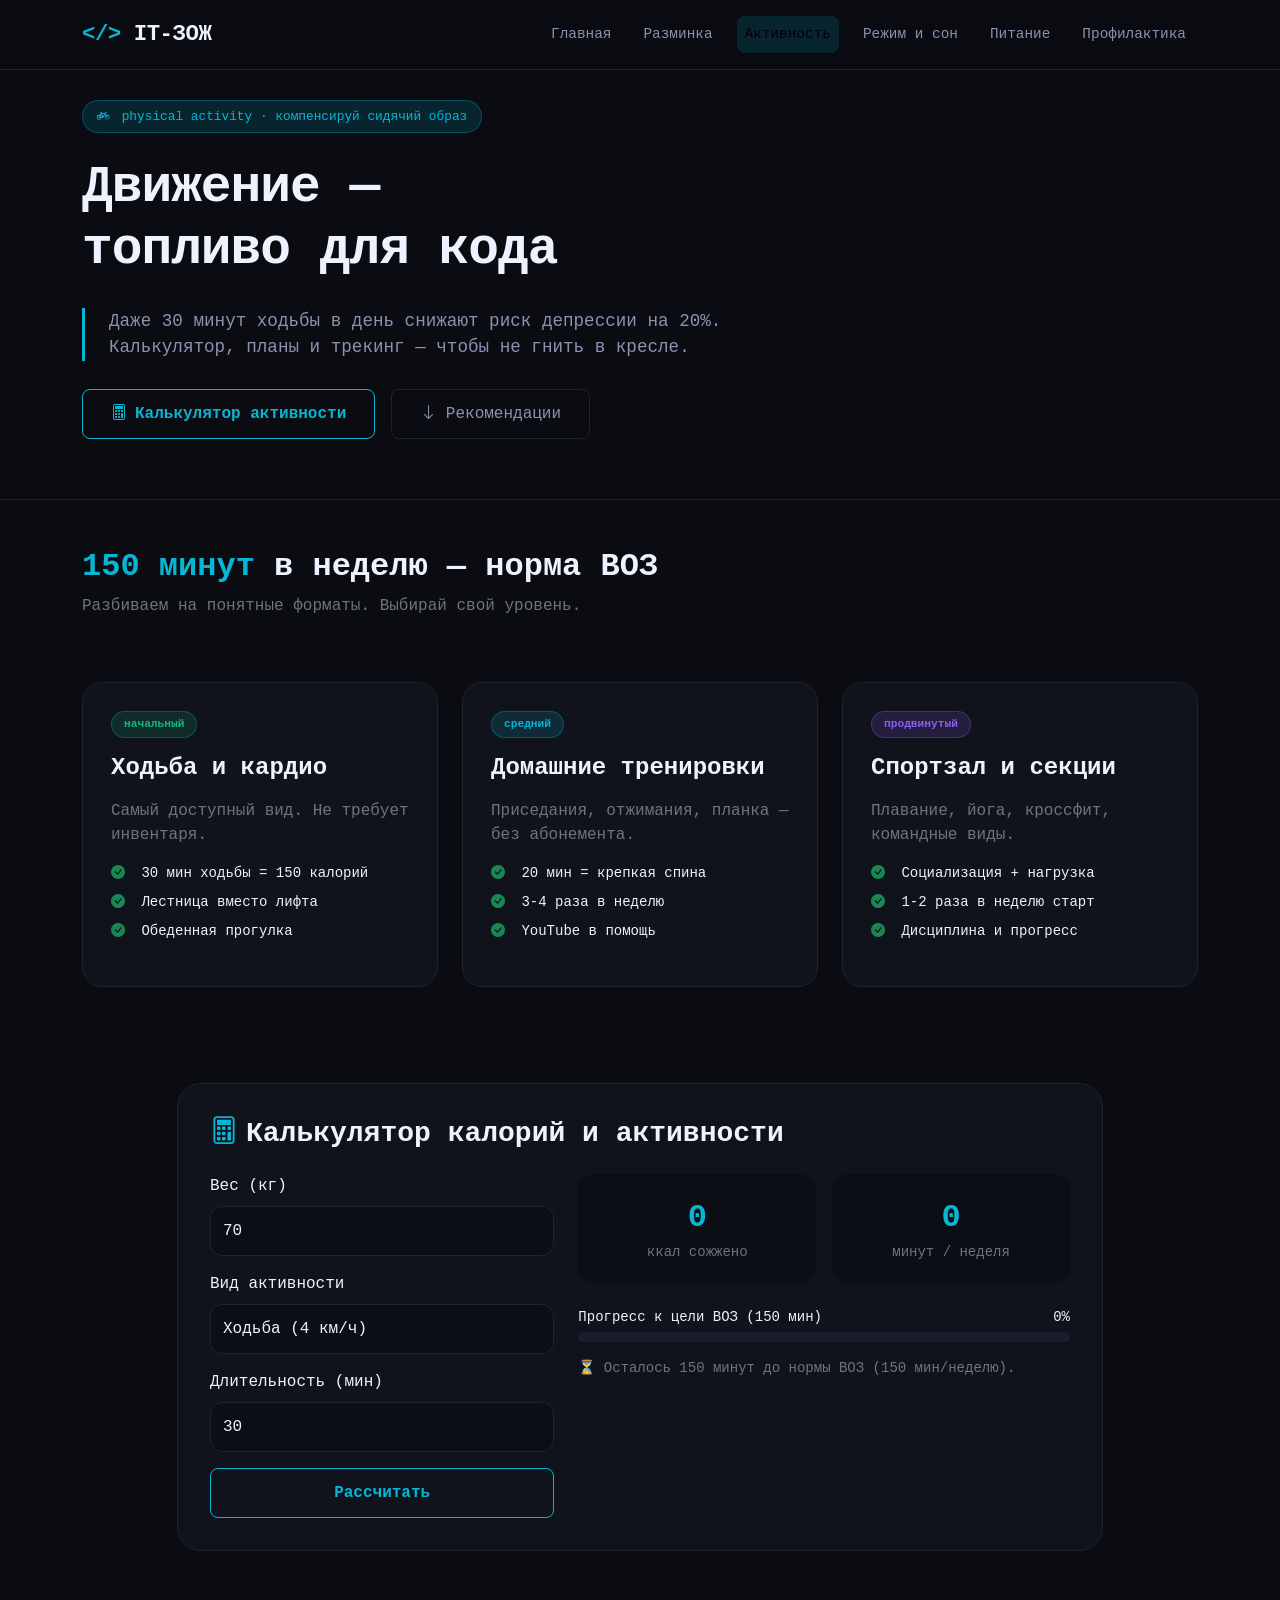
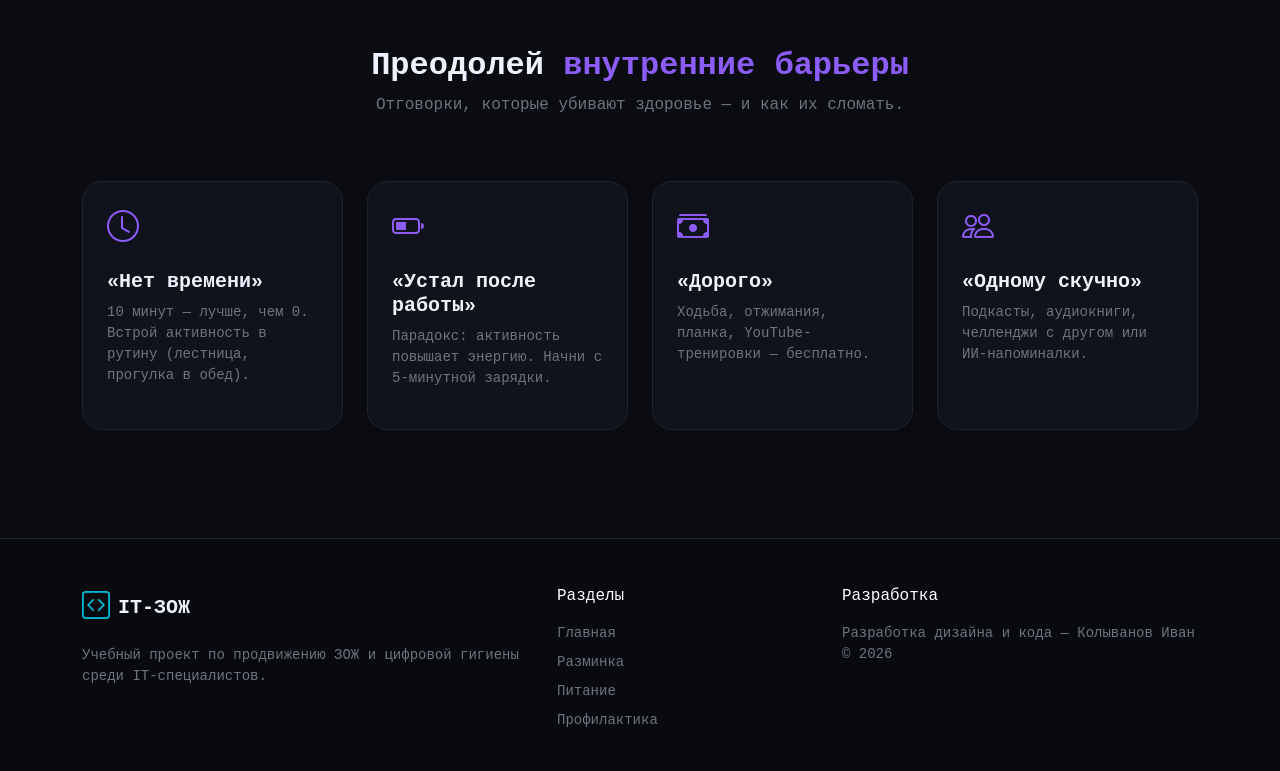
==== commit ea9ab4e0: "final_version" ====
--- a/activity.html
+++ b/activity.html
@@ -1,653 +1,512 @@
-<!DOCTYPE html>
-<html lang="ru">
-<head>
-    <meta charset="UTF-8">
-    <meta name="viewport" content="width=device-width, initial-scale=1.0">
-    <title>IT-ЗОЖ | Активность вне компьютера</title>
-    <link rel="stylesheet" href="css/style.css">
-    <link rel="stylesheet" href="https://cdnjs.cloudflare.com/ajax/libs/font-awesome/6.4.0/css/all.min.css">
-    <link href="https://fonts.googleapis.com/css2?family=Roboto:wght@300;400;500;700&family=Montserrat:wght@600;700&display=swap" rel="stylesheet">
-</head>
-<body>
-    <!-- Шапка сайта -->
-    <header class="header">
-        <div class="container">
-            <div class="logo">
-                <a href="index.html">
-                    <i class="fas fa-code"></i>
-                    <span class="logo-text">IT-ЗОЖ</span>
-                </a>
-            </div>
-            
-            <!-- Навигационное меню -->
-            <nav class="nav">
-                <ul class="nav-list">
-                    <li class="nav-item"><a href="index.html" class="nav-link"><i class="fas fa-home"></i> Главная</a></li>
-                    <li class="nav-item"><a href="warm-up.html" class="nav-link"><i class="fas fa-running"></i> Разминка</a></li>
-                    <li class="nav-item"><a href="activity.html" class="nav-link active"><i class="fas fa-bicycle"></i> Активность</a></li>
-                    <li class="nav-item"><a href="schedule.html" class="nav-link"><i class="fas fa-bed"></i> Режим и сон</a></li>
-                    <li class="nav-item"><a href="nutrition.html" class="nav-link"><i class="fas fa-apple-alt"></i> Питание</a></li>
-                    <li class="nav-item"><a href="prevention.html" class="nav-link"><i class="fas fa-shield-alt"></i> Профилактика</a></li>
-                </ul>
-                
-                <!-- Кнопка меню для мобильных устройств -->
-                <button class="menu-toggle" id="menuToggle">
-                    <i class="fas fa-bars"></i>
-                </button>
-            </nav>
-        </div>
-    </header>
-
-    <!-- Основной контент -->
-    <main>
-        <!-- Герой-секция для страницы активности -->
-        <section class="hero hero-small hero-activity">
-            <div class="container">
-                <div class="hero-content">
-                    <h1 class="hero-title">Активность вне компьютера</h1>
-                    <p class="hero-subtitle">Как компенсировать сидячий образ жизни и сохранить здоровье с помощью физической активности. Даже небольшие изменения в режиме дня могут дать значительный эффект.</p>
-                    <div class="hero-buttons">
-                        <a href="#recommendations" class="btn btn-outline">Смотреть рекомендации</a>
-                        <a href="#calculator" class="btn btn-primary">
-                            <i class="fas fa-calculator"></i> Калькулятор активности
-                        </a>
-                    </div>
-                </div>
-            </div>
-        </section>
-
-        <!-- Секция с рекомендациями -->
-        <section class="section" id="recommendations">
-            <div class="container">
-                <h2 class="section-title">Рекомендации по физической активности</h2>
-                <p class="section-subtitle">Всемирная организация здравоохранения рекомендует не менее 150 минут умеренной активности в неделю. Вот как этого достичь.</p>
-                
-                <div class="activity-grid">
-                    <!-- Ходьба -->
-                    <div class="activity-card">
-                        
-                        <div class="activity-content">
-                            <div class="activity-header">
-                                <div class="activity-icon">
-                                    <i class="fas fa-walking"></i>
-                                </div>
-                                <h3 class="activity-title">Ходьба и кардио</h3>
-                                <span class="activity-level beginner">Начальный уровень</span>
-                            </div>
-                            <p class="activity-description">Самый доступный вид активности, не требующий специальной подготовки и оборудования.</p>
-                            
-                            <div class="activity-tips">
-                                <h4>Как включить в режим дня:</h4>
-                                <ul>
-                                    <li><strong>Ходите пешком на работу/учёбу</strong> или выходите на 1-2 остановки раньше</li>
-                                    <li><strong>Используйте лестницу вместо лифта</strong> - начинайте с 1-2 этажей</li>
-                                    <li><strong>Гуляйте во время обеденного перерыва</strong> - 15-20 минут быстрым шагом</li>
-                                    <li><strong>Вечерние прогулки</strong> - 30 минут перед сном улучшат качество сна</li>
-                                </ul>
-                            </div>
-                            
-                            <div class="activity-benefits">
-                                <h4>Польза:</h4>
-                                <div class="benefits-list">
-                                    <span class="benefit-tag">Улучшение кровообращения</span>
-                                    <span class="benefit-tag">Снижение стресса</span>
-                                    <span class="benefit-tag">Профилактика заболеваний сердца</span>
-                                    <span class="benefit-tag">Сжигание калорий</span>
-                                </div>
-                            </div>
-                            
-                            <div class="activity-plan">
-                                <h4>План на неделю:</h4>
-                                <p>Ходить по 30 минут 5 дней в неделю = 150 минут активности</p>
-                                <div class="progress-week">
-                                    <div class="day active">Пн</div>
-                                    <div class="day">Вт</div>
-                                    <div class="day active">Ср</div>
-                                    <div class="day">Чт</div>
-                                    <div class="day active">Пт</div>
-                                    <div class="day">Сб</div>
-                                    <div class="day active">Вс</div>
-                                </div>
-                            </div>
-                        </div>
-                    </div>
-                    
-                    <!-- Зарядка и тренировки -->
-                    <div class="activity-card">
-                        
-                        <div class="activity-content">
-                            <div class="activity-header">
-                                <div class="activity-icon">
-                                    <i class="fas fa-dumbbell"></i>
-                                </div>
-                                <h3 class="activity-title">Зарядка и домашние тренировки</h3>
-                                <span class="activity-level intermediate">Средний уровень</span>
-                            </div>
-                            <p class="activity-description">Короткие тренировки дома, не требующие специального оборудования.</p>
-                            
-                            <div class="activity-tips">
-                                <h4>Базовые упражнения:</h4>
-                                <div class="exercises-list">
-                                    <div class="mini-exercise">
-                                        <h5>Приседания (3 подхода по 15 раз)</h5>
-                                        <p>Укрепляют ноги и ягодицы, улучшают осанку</p>
-                                    </div>
-                                    <div class="mini-exercise">
-                                        <h5>Отжимания (3 подхода по 10-15 раз)</h5>
-                                        <p>Укрепляют грудь, плечи и трицепсы</p>
-                                    </div>
-                                    <div class="mini-exercise">
-                                        <h5>Планка (3 подхода по 30-60 секунд)</h5>
-                                        <p>Укрепляет мышцы кора, улучшает осанку</p>
-                                    </div>
-                                    <div class="mini-exercise">
-                                        <h5>Выпады (3 подхода по 10 раз на каждую ногу)</h5>
-                                        <p>Укрепляют ноги и ягодицы, улучшают баланс</p>
-                                    </div>
-                                </div>
-                            </div>
-                            
-                            <div class="activity-benefits">
-                                <h4>Польза:</h4>
-                                <div class="benefits-list">
-                                    <span class="benefit-tag">Укрепление мышц</span>
-                                    <span class="benefit-tag">Улучшение осанки</span>
-                                    <span class="benefit-tag">Ускорение метаболизма</span>
-                                    <span class="benefit-tag">Повышение энергии</span>
-                                </div>
-                            </div>
-                            
-                            <div class="activity-plan">
-                                <h4>План на неделю:</h4>
-                                <p>Тренировки по 20-30 минут 3 раза в неделю</p>
-                                <div class="schedule">
-                                    <div class="schedule-item">
-                                        <span class="day">Понедельник</span>
-                                        <span class="time">Утро: 20 мин зарядка</span>
-                                    </div>
-                                    <div class="schedule-item">
-                                        <span class="day">Среда</span>
-                                        <span class="time">Вечер: 30 мин силовая</span>
-                                    </div>
-                                    <div class="schedule-item">
-                                        <span class="day">Пятница</span>
-                                        <span class="time">Утро: 20 мин зарядка</span>
-                                    </div>
-                                </div>
-                            </div>
-                        </div>
-                    </div>
-                    
-                    <!-- Спорт-секции -->
-                    <div class="activity-card">
-                        
-                        <div class="activity-content">
-                            <div class="activity-header">
-                                <div class="activity-icon">
-                                    <i class="fas fa-basketball-ball"></i>
-                                </div>
-                                <h3 class="activity-title">Спорт-секции и спортзал</h3>
-                                <span class="activity-level advanced">Продвинутый уровень</span>
-                            </div>
-                            <p class="activity-description">Регулярные занятия в спортзале или спортивной секции для комплексного развития.</p>
-                            
-                            <div class="activity-tips">
-                                <h4>Популярные варианты для программистов:</h4>
-                                <div class="sports-options">
-                                    <div class="sport-option">
-                                        <div class="sport-icon">
-                                            <i class="fas fa-swimming-pool"></i>
-                                        </div>
-                                        <div class="sport-info">
-                                            <h5>Плавание</h5>
-                                            <p>Разгружает позвоночник, развивает все группы мышц</p>
-                                        </div>
-                                    </div>
-                                    <div class="sport-option">
-                                        <div class="sport-icon">
-                                            <i class="fas fa-yin-yang"></i>
-                                        </div>
-                                        <div class="sport-info">
-                                            <h5>Йога/Пилатес</h5>
-                                            <p>Улучшает гибкость, осанку и снимает стресс</p>
-                                        </div>
-                                    </div>
-                                    <div class="sport-option">
-                                        <div class="sport-icon">
-                                            <i class="fas fa-running"></i>
-                                        </div>
-                                        <div class="sport-info">
-                                            <h5>Бег/Велоспорт</h5>
-                                            <p>Улучшает сердечно-сосудистую систему</p>
-                                        </div>
-                                    </div>
-                                    <div class="sport-option">
-                                        <div class="sport-icon">
-                                            <i class="fas fa-futbol"></i>
-                                        </div>
-                                        <div class="sport-info">
-                                            <h5>Командные виды спорта</h5>
-                                            <p>Социальное взаимодействие + физическая активность</p>
-                                        </div>
-                                    </div>
-                                </div>
-                            </div>
-                            
-                            <div class="activity-benefits">
-                                <h4>Польза:</h4>
-                                <div class="benefits-list">
-                                    <span class="benefit-tag">Комплексное развитие</span>
-                                    <span class="benefit-tag">Социализация</span>
-                                    <span class="benefit-tag">Дисциплина</span>
-                                    <span class="benefit-tag">Мотивация</span>
-                                </div>
-                            </div>
-                            
-                            <div class="activity-plan">
-                                <h4>Как начать:</h4>
-                                <ol class="start-list">
-                                    <li>Выберите активность, которая вам интересна</li>
-                                    <li>Начните с 1-2 раз в неделю</li>
-                                    <li>Найдите партнера для тренировок</li>
-                                    <li>Постепенно увеличивайте нагрузку</li>
-                                    <li>Слушайте свое тело - не перегружайтесь</li>
-                                </ol>
-                            </div>
-                        </div>
-                    </div>
-                </div>
-            </div>
-        </section>
-
-        <!-- Секция с калькулятором активности -->
-        <section class="section section-gray" id="calculator">
-            <div class="container">
-                <h2 class="section-title">Калькулятор активности</h2>
-                <p class="section-subtitle">Узнайте, сколько калорий вы сжигаете при разных видах активности и соответствует ли ваша активность рекомендациям ВОЗ.</p>
-                
-                <div class="calculator-container">
-                    <div class="calculator-form">
-                        <div class="form-group">
-                            <label for="weight">Ваш вес (кг):</label>
-                            <input type="number" id="weight" min="30" max="200" value="70" class="form-input">
-                        </div>
-                        
-                        <div class="form-group">
-                            <label for="activity">Вид активности:</label>
-                            <select id="activity" class="form-select">
-                                <option value="4">Ходьба (4 км/ч)</option>
-                                <option value="5">Быстрая ходьба (6 км/ч)</option>
-                                <option value="7">Бег (8 км/ч)</option>
-                                <option value="10">Бег (12 км/ч)</option>
-                                <option value="3.5">Велосипед (10 км/ч)</option>
-                                <option value="7">Велосипед (20 км/ч)</option>
-                                <option value="5">Плавание (медленно)</option>
-                                <option value="8">Плавание (быстро)</option>
-                                <option value="4">Йога</option>
-                                <option value="6">Силовая тренировка</option>
-                            </select>
-                        </div>
-                        
-                        <div class="form-group">
-                            <label for="duration">Продолжительность (минуты):</label>
-                            <input type="number" id="duration" min="5" max="300" value="30" class="form-input">
-                        </div>
-                        
-                        <button id="calculateBtn" class="btn btn-primary">
-                            <i class="fas fa-calculator"></i> Рассчитать
-                        </button>
-                    </div>
-                    
-                    <div class="calculator-results">
-                        <div class="result-card">
-                            <div class="result-icon">
-                                <i class="fas fa-fire"></i>
-                            </div>
-                            <h3 id="caloriesResult">0 ккал</h3>
-                            <p>Сожжено калорий</p>
-                        </div>
-                        
-                        <div class="result-card">
-                            <div class="result-icon">
-                                <i class="fas fa-heartbeat"></i>
-                            </div>
-                            <h3 id="activityMinutes">0 минут</h3>
-                            <p>Активности в неделю</p>
-                        </div>
-                        
-                        <div class="result-card">
-                            <div class="result-icon">
-                                <i class="fas fa-bullseye"></i>
-                            </div>
-                            <h3 id="whoGoal">0%</h3>
-                            <p>От нормы ВОЗ</p>
-                        </div>
-                        
-                        <div class="progress-goal">
-                            <h4>Прогресс к цели ВОЗ (150 мин/неделю):</h4>
-                            <div class="progress-bar-large">
-                                <div class="progress-fill" id="progressFill"></div>
-                            </div>
-                            <div class="progress-text">
-                                <span id="currentMinutes">0</span> из 150 минут
-                            </div>
-                        </div>
-                    </div>
-                </div>
-                
-                <div class="calculator-tips">
-                    <h3>Советы по увеличению активности:</h3>
-                    <div class="tips-list">
-                        <div class="tip">
-                            <i class="fas fa-bell"></i>
-                            <p>Установите напоминания о перерывах каждые 60 минут</p>
-                        </div>
-                        <div class="tip">
-                            <i class="fas fa-chart-line"></i>
-                            <p>Ведите дневник активности для отслеживания прогресса</p>
-                        </div>
-                        <div class="tip">
-                            <i class="fas fa-users"></i>
-                            <p>Найдите партнера для совместных тренировок</p>
-                        </div>
-                        <div class="tip">
-                            <i class="fas fa-trophy"></i>
-                            <p>Ставьте достижимые цели и вознаграждайте себя</p>
-                        </div>
-                    </div>
-                </div>
-            </div>
-        </section>
-
-        <!-- Секция с мотивацией -->
-        <section class="section motivation-section">
-            <div class="container">
-                <h2 class="section-title">Преодолейте барьеры к активности</h2>
-                
-                <div class="motivation-grid">
-                    <div class="motivation-card">
-                        <div class="motivation-icon">
-                            <i class="fas fa-clock"></i>
-                        </div>
-                        <h3>"У меня нет времени"</h3>
-                        <p><strong>Решение:</strong> Начните с 10-минутных тренировок. Используйте время ожидания или короткие перерывы. Помните: 10 минут лучше, чем 0.</p>
-                    </div>
-                    
-                    <div class="motivation-card">
-                        <div class="motivation-icon">
-                            <i class="fas fa-tired"></i>
-                        </div>
-                        <h3>"Я слишком устаю после работы"</h3>
-                        <p><strong>Решение:</strong> Физическая активность на самом деле повышает энергию. Начните с легких вечерних прогулок или утренней зарядки.</p>
-                    </div>
-                    
-                    <div class="motivation-card">
-                        <div class="motivation-icon">
-                            <i class="fas fa-money-bill-wave"></i>
-                        </div>
-                        <h3>"Спорт - это дорого"</h3>
-                        <p><strong>Решение:</strong> Ходьба, бег, домашние тренировки бесплатны. Можно заниматься по видеоурокам на YouTube.</p>
-                    </div>
-                    
-                    <div class="motivation-card">
-                        <div class="motivation-icon">
-                            <i class="fas fa-user-friends"></i>
-                        </div>
-                        <h3>"Мне скучно заниматься одному"</h3>
-                        <p><strong>Решение:</strong> Найдите партнера для тренировок, вступите в беговой клуб или слушайте аудиокниги/подкасты во время активности.</p>
-                    </div>
-                </div>
-            </div>
-        </section>
-
-        <!-- Секция с призывом к действию -->
-        <section class="section cta-section">
-            <div class="container">
-                <h2 class="cta-title">Начните с малого, но начните сегодня!</h2>
-                <p class="cta-text">Первый шаг - самый сложный. Начните с 10-минутной прогулки сегодня и постепенно увеличивайте активность.</p>
-                <div class="cta-buttons">
-                    <button id="setReminder" class="btn btn-primary btn-large">
-                        <i class="fas fa-bell"></i> Установить напоминание
-                    </button>
-                    <a href="warm-up.html" class="btn btn-outline btn-large">
-                        Сначала разминка
-                    </a>
-                </div>
-            </div>
-        </section>
-    </main>
-
-    <!-- Подвал сайта -->
-    <footer class="footer">
-        <div class="container">
-            <div class="footer-content">
-                <div class="footer-logo">
-                    <i class="fas fa-code"></i>
-                    <span class="logo-text">IT-ЗОЖ</span>
-                </div>
-                <p class="footer-description">Учебный проект о здоровом образе жизни для программистов. Советы и рекомендации, которые помогут сохранить здоровье в условиях сидячей работы.</p>
-                
-                <div class="footer-links">
-                    <h4 class="footer-title">Быстрые ссылки</h4>
-                    <ul class="footer-list">
-                        <li><a href="index.html">Главная</a></li>
-                        <li><a href="warm-up.html">Разминка</a></li>
-                        <li><a href="activity.html">Активность</a></li>
-                        <li><a href="schedule.html">Режим и сон</a></li>
-                        <li><a href="nutrition.html">Питание</a></li>
-                        <li><a href="prevention.html">Профилактика</a></li>
-                    </ul>
-                </div>
-                
-                <div class="footer-info">
-                    <h4 class="footer-title">Информация</h4>
-                    <p>© <span id="currentYear"></span> IT-ЗОЖ. Учебный проект.</p>
-                    <p>Для начинающих веб-разработчиков.</p>
-                    
-                </div>
-            </div>
-            
-            <div class="footer-bottom">
-                <p>Сайт создан в образовательных целях. Консультация специалиста рекомендуется при серьезных проблемах со здоровьем.</p>
-            </div>
-        </div>
-    </footer>
-
-    <!-- Скрипты -->
-    <script>
-        // Текущий год в футере
-        document.getElementById('currentYear').textContent = new Date().getFullYear();
-        
-        // Мобильное меню
-        document.getElementById('menuToggle').addEventListener('click', function() {
-            document.querySelector('.nav-list').classList.toggle('show');
-        });
-        
-        // Калькулятор активности
-        const calculateBtn = document.getElementById('calculateBtn');
-        const caloriesResult = document.getElementById('caloriesResult');
-        const activityMinutes = document.getElementById('activityMinutes');
-        const whoGoal = document.getElementById('whoGoal');
-        const progressFill = document.getElementById('progressFill');
-        const currentMinutes = document.getElementById('currentMinutes');
-        
-        // Данные для расчета (MET значения для разных активностей)
-        const metValues = {
-            3.5: { name: "Велосипед (10 км/ч)", met: 3.5 },
-            4: { name: "Ходьба (4 км/ч)", met: 4 },
-            5: { name: "Быстрая ходьба (6 км/ч)", met: 5 },
-            7: { name: "Бег (8 км/ч)", met: 7 },
-            10: { name: "Бег (12 км/ч)", met: 10 },
-            3.5: { name: "Велосипед (10 км/ч)", met: 3.5 },
-            7: { name: "Велосипед (20 км/ч)", met: 7 },
-            5: { name: "Плавание (медленно)", met: 5 },
-            8: { name: "Плавание (быстро)", met: 8 },
-            4: { name: "Йога", met: 4 },
-            6: { name: "Силовая тренировка", met: 6 }
-        };
-        
-        // Хранение активности за неделю (в локальном хранилище)
-        let weeklyActivity = JSON.parse(localStorage.getItem('weeklyActivity')) || {
-            monday: 0,
-            tuesday: 0,
-            wednesday: 0,
-            thursday: 0,
-            friday: 0,
-            saturday: 0,
-            sunday: 0
-        };
-        
-        // Функция расчета калорий
-        function calculateCalories() {
-            const weight = parseFloat(document.getElementById('weight').value);
-            const activityValue = parseFloat(document.getElementById('activity').value);
-            const duration = parseFloat(document.getElementById('duration').value);
-            
-            if (!weight || !activityValue || !duration) {
-                alert('Пожалуйста, заполните все поля');
-                return;
-            }
-            
-            // Формула: калории = MET × вес (кг) × время (часы)
-            const hours = duration / 60;
-            const caloriesBurned = activityValue * weight * hours;
-            
-            // Обновление результатов
-            caloriesResult.textContent = `${Math.round(caloriesBurned)} ккал`;
-            
-            // Обновление минут активности за неделю
-            const totalWeeklyMinutes = Object.values(weeklyActivity).reduce((a, b) => a + b, 0);
-            activityMinutes.textContent = `${totalWeeklyMinutes} минут`;
-            currentMinutes.textContent = totalWeeklyMinutes;
-            
-            // Расчет процента от нормы ВОЗ
-            const whoPercentage = Math.min(100, Math.round((totalWeeklyMinutes / 150) * 100));
-            whoGoal.textContent = `${whoPercentage}%`;
-            
-            // Обновление прогресс-бара
-            progressFill.style.width = `${whoPercentage}%`;
-            
-            // Добавление сегодняшней активности
-            const today = new Date().getDay(); // 0 - воскресенье, 1 - понедельник...
-            const days = ['sunday', 'monday', 'tuesday', 'wednesday', 'thursday', 'friday', 'saturday'];
-            const todayKey = days[today];
-            
-            weeklyActivity[todayKey] += duration;
-            localStorage.setItem('weeklyActivity', JSON.stringify(weeklyActivity));
-            
-            // Показать уведомление
-            showNotification(`Добавлено ${duration} минут активности! Всего за неделю: ${totalWeeklyMinutes + duration} минут.`);
-        }
-        
-        // Функция показа уведомления
-        function showNotification(message) {
-            // Создаем элемент уведомления
-            const notification = document.createElement('div');
-            notification.className = 'notification';
-            notification.innerHTML = `
-                <i class="fas fa-check-circle"></i>
-                <span>${message}</span>
-            `;
-            
-            // Стили для уведомления
-            notification.style.cssText = `
-                position: fixed;
-                top: 20px;
-                right: 20px;
-                background: #2ecc71;
-                color: white;
-                padding: 15px 20px;
-                border-radius: 8px;
-                box-shadow: 0 5px 15px rgba(0,0,0,0.2);
-                display: flex;
-                align-items: center;
-                gap: 10px;
-                z-index: 10000;
-                animation: slideIn 0.3s ease;
-            `;
-            
-            // Добавляем стили для анимации
-            const style = document.createElement('style');
-            style.textContent = `
-                @keyframes slideIn {
-                    from { transform: translateX(100%); opacity: 0; }
-                    to { transform: translateX(0); opacity: 1; }
-                }
-                @keyframes slideOut {
-                    from { transform: translateX(0); opacity: 1; }
-                    to { transform: translateX(100%); opacity: 0; }
-                }
-            `;
-            document.head.appendChild(style);
-            
-            document.body.appendChild(notification);
-            
-            // Удаляем уведомление через 5 секунд
-            setTimeout(() => {
-                notification.style.animation = 'slideOut 0.3s ease';
-                setTimeout(() => {
-                    document.body.removeChild(notification);
-                }, 300);
-            }, 5000);
-        }
-        
-        // Функция установки напоминания
-        function setReminder() {
-            if ('Notification' in window && Notification.permission === 'granted') {
-                new Notification('IT-ЗОЖ напоминает', {
-                    body: 'Пора сделать перерыв и немного подвигаться! 5-10 минут активности улучшат вашу продуктивность.',
-                    icon: 'https://cdn-icons-png.flaticon.com/512/3067/3067256.png'
-                });
-            } else if ('Notification' in window && Notification.permission !== 'denied') {
-                Notification.requestPermission().then(permission => {
-                    if (permission === 'granted') {
-                        setReminder();
-                    }
-                });
-            } else {
-                alert('Разрешите уведомления в настройках браузера для напоминаний об активности');
-            }
-        }
-        
-        // Инициализация калькулятора при загрузке
-        function initCalculator() {
-            const totalWeeklyMinutes = Object.values(weeklyActivity).reduce((a, b) => a + b, 0);
-            activityMinutes.textContent = `${totalWeeklyMinutes} минут`;
-            currentMinutes.textContent = totalWeeklyMinutes;
-            
-            const whoPercentage = Math.min(100, Math.round((totalWeeklyMinutes / 150) * 100));
-            whoGoal.textContent = `${whoPercentage}%`;
-            progressFill.style.width = `${whoPercentage}%`;
-        }
-        
-        // Назначение обработчиков событий
-        calculateBtn.addEventListener('click', calculateCalories);
-        document.getElementById('setReminder').addEventListener('click', setReminder);
-        
-        // Плавная прокрутка к якорям
-        document.querySelectorAll('a[href^="#"]').forEach(anchor => {
-            anchor.addEventListener('click', function(e) {
-                if (this.getAttribute('href') !== '#') {
-                    e.preventDefault();
-                    const targetId = this.getAttribute('href');
-                    if (targetId === '#') return;
-                    
-                    const targetElement = document.querySelector(targetId);
-                    if (targetElement) {
-                        window.scrollTo({
-                            top: targetElement.offsetTop - 80,
-                            behavior: 'smooth'
-                        });
-                    
-                        // Закрыть мобильное меню после клика
-                        document.querySelector('.nav-list').classList.remove('show');
-                    }
-                }
-            });
-        });
-        
-        // Инициализация при загрузке страницы
-        document.addEventListener('DOMContentLoaded', initCalculator);
-    </script>
-</body>
+<!DOCTYPE html>
+<html lang="ru">
+<head>
+    <meta charset="UTF-8">
+    <meta name="viewport" content="width=device-width, initial-scale=1.0">
+    <title>IT-ЗОЖ | Активность</title>
+    
+    <link href="https://cdn.jsdelivr.net/npm/bootstrap@5.3.0/dist/css/bootstrap.min.css" rel="stylesheet">
+    <link rel="stylesheet" href="https://cdn.jsdelivr.net/npm/bootstrap-icons@1.11.3/font/bootstrap-icons.min.css">
+    
+    <style>
+        :root {
+            --bg-dark: #0a0c12;
+            --bg-card: #11131c;
+            --border: #1f2230;
+            --text-primary: #eef2ff;
+            --text-secondary: #8b92b0;
+            --accent-cyan: #06b6d4;
+            --accent-purple: #8b5cf6;
+            --accent-green: #10b981;
+            --accent-orange: #f59e0b;
+        }
+
+        body {
+            background-color: var(--bg-dark);
+            color: var(--text-primary);
+            font-family: 'Inter', 'SF Mono', 'Fira Code', monospace;
+            line-height: 1.5;
+        }
+
+        .navbar {
+            background: rgba(10, 12, 18, 0.9);
+            backdrop-filter: blur(12px);
+            border-bottom: 1px solid var(--border);
+            padding: 0.8rem 0;
+        }
+        .navbar-brand {
+            font-weight: 700;
+            font-size: 1.4rem;
+            letter-spacing: -0.5px;
+            font-family: monospace;
+        }
+        .navbar-brand span:first-child {
+            color: var(--accent-cyan);
+        }
+        .navbar-brand span:last-child {
+            color: var(--text-primary);
+        }
+        .nav-link {
+            color: var(--text-secondary);
+            font-weight: 500;
+            margin: 0 4px;
+            transition: 0.2s;
+            font-size: 0.9rem;
+        }
+        .nav-link:hover {
+            color: var(--accent-cyan);
+        }
+        .nav-link.active {
+            background: rgba(6, 182, 212, 0.15);
+            color: var(--accent-cyan);
+            border-radius: 8px;
+        }
+
+        .hero {
+            padding: 100px 0 60px;
+            border-bottom: 1px solid var(--border);
+        }
+        .hero-badge {
+            display: inline-block;
+            background: rgba(6,182,212,0.15);
+            border: 1px solid rgba(6,182,212,0.3);
+            border-radius: 100px;
+            padding: 6px 14px;
+            font-size: 0.8rem;
+            color: var(--accent-cyan);
+            margin-bottom: 24px;
+            font-family: monospace;
+        }
+        .hero h1 {
+            font-size: 3.2rem;
+            font-weight: 800;
+            line-height: 1.2;
+            letter-spacing: -1px;
+        }
+        .hero-text {
+            color: var(--text-secondary);
+            font-size: 1.1rem;
+            max-width: 90%;
+            border-left: 3px solid var(--accent-cyan);
+            padding-left: 24px;
+            margin: 28px 0;
+        }
+
+        .btn-primary-ghost {
+            background: transparent;
+            border: 1px solid var(--accent-cyan);
+            color: var(--accent-cyan);
+            border-radius: 8px;
+            padding: 12px 28px;
+            font-weight: 600;
+            transition: 0.2s;
+        }
+        .btn-primary-ghost:hover {
+            background: var(--accent-cyan);
+            color: var(--bg-dark);
+            box-shadow: 0 0 12px rgba(6,182,212,0.4);
+        }
+        .btn-outline-light {
+            border: 1px solid var(--border);
+            color: var(--text-secondary);
+            border-radius: 8px;
+            padding: 12px 28px;
+        }
+        .btn-outline-light:hover {
+            background: rgba(255,255,255,0.05);
+            color: white;
+        }
+
+        .activity-card {
+            background: var(--bg-card);
+            border: 1px solid var(--border);
+            border-radius: 20px;
+            padding: 28px;
+            transition: 0.25s;
+            height: 100%;
+        }
+        .activity-card:hover {
+            border-color: var(--accent-cyan);
+            transform: translateY(-4px);
+        }
+        .activity-icon {
+            font-size: 2rem;
+            color: var(--accent-cyan);
+            margin-bottom: 20px;
+        }
+        .level-badge {
+            display: inline-block;
+            padding: 4px 12px;
+            border-radius: 100px;
+            font-size: 0.7rem;
+            font-weight: 600;
+            margin-bottom: 16px;
+        }
+        .level-beginner { background: rgba(16,185,129,0.15); color: var(--accent-green); border: 1px solid rgba(16,185,129,0.3); }
+        .level-intermediate { background: rgba(6,182,212,0.15); color: var(--accent-cyan); border: 1px solid rgba(6,182,212,0.3); }
+        .level-advanced { background: rgba(139,92,246,0.15); color: var(--accent-purple); border: 1px solid rgba(139,92,246,0.3); }
+
+        .calculator-card {
+            background: var(--bg-card);
+            border: 1px solid var(--border);
+            border-radius: 24px;
+            padding: 32px;
+        }
+        .form-control, .form-select {
+            background: #0c0e15;
+            border: 1px solid var(--border);
+            color: var(--text-primary);
+            padding: 12px;
+            border-radius: 12px;
+        }
+        .form-control:focus, .form-select:focus {
+            border-color: var(--accent-cyan);
+            box-shadow: 0 0 0 2px rgba(6,182,212,0.2);
+            background: #0c0e15;
+            color: white;
+        }
+        .result-card {
+            background: #0c0e15;
+            border-radius: 16px;
+            padding: 20px;
+            text-align: center;
+        }
+        .result-number {
+            font-size: 2rem;
+            font-weight: 800;
+            font-family: monospace;
+            color: var(--accent-cyan);
+        }
+        .progress-bar-bg {
+            background: #1a1d2b;
+            border-radius: 100px;
+            height: 10px;
+            overflow: hidden;
+        }
+        .progress-fill {
+            background: var(--accent-cyan);
+            width: 0%;
+            height: 100%;
+            transition: width 0.3s;
+        }
+
+        .motivation-card {
+            background: var(--bg-card);
+            border: 1px solid var(--border);
+            border-radius: 20px;
+            padding: 24px;
+            transition: 0.2s;
+            height: 100%;
+        }
+        .motivation-card:hover {
+            border-color: var(--accent-purple);
+        }
+        .motivation-icon {
+            font-size: 2rem;
+            color: var(--accent-purple);
+            margin-bottom: 16px;
+        }
+
+        .footer {
+            border-top: 1px solid var(--border);
+            background: #080a10;
+            padding: 48px 0 24px;
+            margin-top: 60px;
+        }
+
+        @media (max-width: 768px) {
+            .hero h1 { font-size: 2rem; }
+            .hero-text { max-width: 100%; }
+        }
+    </style>
+</head>
+<body>
+
+<nav class="navbar navbar-expand-lg fixed-top">
+    <div class="container">
+        <a class="navbar-brand" href="index.html">
+            <span>&lt;/&gt;</span> <span>IT-ЗОЖ</span>
+        </a>
+        <button class="navbar-toggler" type="button" data-bs-toggle="collapse" data-bs-target="#mainNav">
+            <i class="bi bi-list" style="color: white;"></i>
+        </button>
+         <div class="collapse navbar-collapse" id="mainNav">
+            <ul class="navbar-nav ms-auto gap-2">
+                <li class="nav-item"><a class="nav-link" href="index.html">Главная</a></li>
+                <li class="nav-item"><a class="nav-link" href="warm-up.html">Разминка</a></li>
+                <li class="nav-item"><a class="nav-link active" href="activity.html">Активность</a></li>
+                <li class="nav-item"><a class="nav-link" href="schedule.html">Режим и сон</a></li>
+                <li class="nav-item"><a class="nav-link" href="nutrition.html">Питание</a></li>
+                <li class="nav-item"><a class="nav-link" href="prevention.html">Профилактика</a></li>
+            </ul>
+        </div>
+    </div>
+</nav>
+
+<section class="hero">
+    <div class="container">
+        <div class="row">
+            <div class="col-lg-8">
+                <div class="hero-badge">
+                    <i class="bi bi-bicycle me-1"></i> physical activity · компенсируй сидячий образ
+                </div>
+                <h1>Движение —<br>топливо для кода</h1>
+                <div class="hero-text">
+                    Даже 30 минут ходьбы в день снижают риск депрессии на 20%. 
+                    Калькулятор, планы и трекинг — чтобы не гнить в кресле.
+                </div>
+                <div class="d-flex gap-3 flex-wrap">
+                    <a href="#calculator" class="btn btn-primary-ghost">
+                        <i class="bi bi-calculator me-2"></i>Калькулятор активности
+                    </a>
+                    <a href="#recommendations" class="btn btn-outline-light">
+                        <i class="bi bi-arrow-down"></i> Рекомендации
+                    </a>
+                </div>
+            </div>
+        </div>
+    </div>
+</section>
+
+<section class="py-5" id="recommendations">
+    <div class="container">
+        <div class="row mb-5">
+            <div class="col-12">
+                <h2 class="fw-bold"><span style="color: var(--accent-cyan);">150 минут</span> в неделю — норма ВОЗ</h2>
+                <p class="text-secondary">Разбиваем на понятные форматы. Выбирай свой уровень.</p>
+            </div>
+        </div>
+        <div class="row g-4">
+            <div class="col-md-4">
+                <div class="activity-card">
+                    <div class="level-badge level-beginner">начальный</div>
+                    <h3 class="fs-4 fw-bold mb-3">Ходьба и кардио</h3>
+                    <p class="text-secondary">Самый доступный вид. Не требует инвентаря.</p>
+                    <ul class="list-unstyled mt-3 small">
+                        <li class="mb-2"><i class="bi bi-check-circle-fill text-success me-2"></i> 30 мин ходьбы = 150 калорий</li>
+                        <li class="mb-2"><i class="bi bi-check-circle-fill text-success me-2"></i> Лестница вместо лифта</li>
+                        <li><i class="bi bi-check-circle-fill text-success me-2"></i> Обеденная прогулка</li>
+                    </ul>
+                </div>
+            </div>
+            <div class="col-md-4">
+                <div class="activity-card">
+                    <div class="level-badge level-intermediate">средний</div>
+                    <h3 class="fs-4 fw-bold mb-3">Домашние тренировки</h3>
+                    <p class="text-secondary">Приседания, отжимания, планка — без абонемента.</p>
+                    <ul class="list-unstyled mt-3 small">
+                        <li class="mb-2"><i class="bi bi-check-circle-fill text-success me-2"></i> 20 мин = крепкая спина</li>
+                        <li class="mb-2"><i class="bi bi-check-circle-fill text-success me-2"></i> 3-4 раза в неделю</li>
+                        <li><i class="bi bi-check-circle-fill text-success me-2"></i> YouTube в помощь</li>
+                    </ul>
+                </div>
+            </div>
+            <div class="col-md-4">
+                <div class="activity-card">
+                    <div class="level-badge level-advanced">продвинутый</div>
+                    <h3 class="fs-4 fw-bold mb-3">Спортзал и секции</h3>
+                    <p class="text-secondary">Плавание, йога, кроссфит, командные виды.</p>
+                    <ul class="list-unstyled mt-3 small">
+                        <li class="mb-2"><i class="bi bi-check-circle-fill text-success me-2"></i> Социализация + нагрузка</li>
+                        <li class="mb-2"><i class="bi bi-check-circle-fill text-success me-2"></i> 1-2 раза в неделю старт</li>
+                        <li><i class="bi bi-check-circle-fill text-success me-2"></i> Дисциплина и прогресс</li>
+                    </ul>
+                </div>
+            </div>
+        </div>
+    </div>
+</section>
+
+<section class="py-5" id="calculator">
+    <div class="container">
+        <div class="row justify-content-center">
+            <div class="col-lg-10">
+                <div class="calculator-card">
+                    <h3 class="fw-bold mb-4"><i class="bi bi-calculator me-2" style="color: var(--accent-cyan);"></i>Калькулятор калорий и активности</h3>
+                    <div class="row g-4">
+                        <div class="col-md-5">
+                            <div class="mb-3">
+                                <label class="form-label">Вес (кг)</label>
+                                <input type="number" id="weight" class="form-control" value="70" min="30" max="200">
+                            </div>
+                            <div class="mb-3">
+                                <label class="form-label">Вид активности</label>
+                                <select id="activityType" class="form-select">
+                                    <option value="4">Ходьба (4 км/ч)</option>
+                                    <option value="5">Быстрая ходьба (6 км/ч)</option>
+                                    <option value="7">Бег (8 км/ч)</option>
+                                    <option value="10">Бег (12 км/ч)</option>
+                                    <option value="3.5">Велосипед (10 км/ч)</option>
+                                    <option value="7">Велосипед (20 км/ч)</option>
+                                    <option value="5">Плавание (медленно)</option>
+                                    <option value="8">Плавание (быстро)</option>
+                                    <option value="4">Йога</option>
+                                    <option value="6">Силовая тренировка</option>
+                                </select>
+                            </div>
+                            <div class="mb-3">
+                                <label class="form-label">Длительность (мин)</label>
+                                <input type="number" id="duration" class="form-control" value="30" min="5" max="300">
+                            </div>
+                            <button id="calcBtn" class="btn btn-primary-ghost w-100">Рассчитать</button>
+                        </div>
+                        <div class="col-md-7">
+                            <div class="row g-3">
+                                <div class="col-6">
+                                    <div class="result-card">
+                                        <div class="result-number" id="caloriesResult">0</div>
+                                        <div class="small text-secondary">ккал сожжено</div>
+                                    </div>
+                                </div>
+                                <div class="col-6">
+                                    <div class="result-card">
+                                        <div class="result-number" id="weeklyMinutes">0</div>
+                                        <div class="small text-secondary">минут / неделя</div>
+                                    </div>
+                                </div>
+                            </div>
+                            <div class="mt-4">
+                                <div class="d-flex justify-content-between small mb-1">
+                                    <span>Прогресс к цели ВОЗ (150 мин)</span>
+                                    <span id="percentLabel">0%</span>
+                                </div>
+                                <div class="progress-bar-bg">
+                                    <div class="progress-fill" id="progressFill"></div>
+                                </div>
+                                <div class="mt-3 text-secondary small" id="whoMessage">Добавьте активность сегодня</div>
+                            </div>
+                        </div>
+                    </div>
+                </div>
+            </div>
+        </div>
+    </div>
+</section>
+
+<section class="py-5">
+    <div class="container">
+        <div class="row text-center mb-5">
+            <div class="col-12">
+                <h2 class="fw-bold">Преодолей <span style="color: var(--accent-purple);">внутренние барьеры</span></h2>
+                <p class="text-secondary">Отговорки, которые убивают здоровье — и как их сломать.</p>
+            </div>
+        </div>
+        <div class="row g-4">
+            <div class="col-md-3">
+                <div class="motivation-card">
+                    <div class="motivation-icon"><i class="bi bi-clock"></i></div>
+                    <h5 class="fw-bold">«Нет времени»</h5>
+                    <p class="small text-secondary">10 минут — лучше, чем 0. Встрой активность в рутину (лестница, прогулка в обед).</p>
+                </div>
+            </div>
+            <div class="col-md-3">
+                <div class="motivation-card">
+                    <div class="motivation-icon"><i class="bi bi-battery-half"></i></div>
+                    <h5 class="fw-bold">«Устал после работы»</h5>
+                    <p class="small text-secondary">Парадокс: активность повышает энергию. Начни с 5-минутной зарядки.</p>
+                </div>
+            </div>
+            <div class="col-md-3">
+                <div class="motivation-card">
+                    <div class="motivation-icon"><i class="bi bi-cash-stack"></i></div>
+                    <h5 class="fw-bold">«Дорого»</h5>
+                    <p class="small text-secondary">Ходьба, отжимания, планка, YouTube-тренировки — бесплатно.</p>
+                </div>
+            </div>
+            <div class="col-md-3">
+                <div class="motivation-card">
+                    <div class="motivation-icon"><i class="bi bi-people"></i></div>
+                    <h5 class="fw-bold">«Одному скучно»</h5>
+                    <p class="small text-secondary">Подкасты, аудиокниги, челленджи с другом или ИИ-напоминалки.</p>
+                </div>
+            </div>
+        </div>
+    </div>
+</section>
+
+<footer class="footer">
+    <div class="container">
+        <div class="row">
+            <div class="col-md-5">
+                <div class="d-flex align-items-center gap-2 mb-3">
+                    <i class="bi bi-code-square fs-3" style="color: var(--accent-cyan);"></i>
+                    <span class="fs-5 fw-bold">IT-ЗОЖ</span>
+                </div>
+                <p class="small text-secondary">Учебный проект по продвижению ЗОЖ и цифровой гигиены среди IT-специалистов.</p>
+            </div>
+            <div class="col-md-3">
+                <h6 class="text-white mb-3">Разделы</h6>
+                <ul class="list-unstyled small">
+                    <li class="mb-2"><a href="index.html" class="text-secondary" style="text-decoration: none;">Главная</a></li>
+                    <li class="mb-2"><a href="warm-up.html" class="text-secondary" style="text-decoration: none;">Разминка</a></li>
+                    <li class="mb-2"><a href="nutrition.html" class="text-secondary" style="text-decoration: none;">Питание</a></li>
+                    <li class="mb-2"><a href="prevention.html" class="text-secondary" style="text-decoration: none;">Профилактика</a></li>
+                </ul>
+            </div>
+            <div class="col-md-4">
+                <h6 class="text-white mb-3">Разработка</h6>
+                <p class="small text-secondary">Разработка дизайна и кода — Колыванов Иван<br>© 2026</p>
+            </div>
+        </div>
+    </div>
+</footer>
+
+<script src="https://cdn.jsdelivr.net/npm/bootstrap@5.3.0/dist/js/bootstrap.bundle.min.js"></script>
+<script>
+    let weeklyActivity = JSON.parse(localStorage.getItem('weeklyActivity')) || 0;
+
+    const weightInput = document.getElementById('weight');
+    const activitySelect = document.getElementById('activityType');
+    const durationInput = document.getElementById('duration');
+    const calcBtn = document.getElementById('calcBtn');
+    const caloriesSpan = document.getElementById('caloriesResult');
+    const weeklySpan = document.getElementById('weeklyMinutes');
+    const percentLabel = document.getElementById('percentLabel');
+    const progressFill = document.getElementById('progressFill');
+    const whoMessage = document.getElementById('whoMessage');
+
+    function updateUI() {
+        weeklySpan.innerText = weeklyActivity;
+        const percent = Math.min(100, Math.round((weeklyActivity / 150) * 100));
+        percentLabel.innerText = percent + '%';
+        progressFill.style.width = percent + '%';
+        if (weeklyActivity >= 150) {
+            whoMessage.innerHTML = '✅ Отлично! Вы выполнили норму ВОЗ на этой неделе.';
+        } else {
+            whoMessage.innerHTML = `⏳ Осталось ${150 - weeklyActivity} минут до нормы ВОЗ (150 мин/неделю).`;
+        }
+    }
+
+    function calculateAndAdd() {
+        let weight = parseFloat(weightInput.value);
+        let met = parseFloat(activitySelect.value);
+        let minutes = parseFloat(durationInput.value);
+        if (isNaN(weight) || isNaN(met) || isNaN(minutes)) return;
+
+        let hours = minutes / 60;
+        let calories = met * weight * hours;
+        caloriesSpan.innerText = Math.round(calories);
+
+        weeklyActivity += minutes;
+        localStorage.setItem('weeklyActivity', JSON.stringify(weeklyActivity));
+        updateUI();
+
+        let notif = document.createElement('div');
+        notif.className = 'alert alert-success position-fixed bottom-0 end-0 m-3';
+        notif.style.background = '#10b981';
+        notif.style.color = 'white';
+        notif.style.border = 'none';
+        notif.style.borderRadius = '12px';
+        notif.style.padding = '12px 20px';
+        notif.style.zIndex = '9999';
+        notif.innerHTML = `<i class="bi bi-check-circle-fill me-2"></i>Добавлено ${minutes} минут активности!`;
+        document.body.appendChild(notif);
+        setTimeout(() => notif.remove(), 3000);
+    }
+
+    calcBtn.addEventListener('click', calculateAndAdd);
+
+    updateUI();
+</script>
+</body>
 </html>
